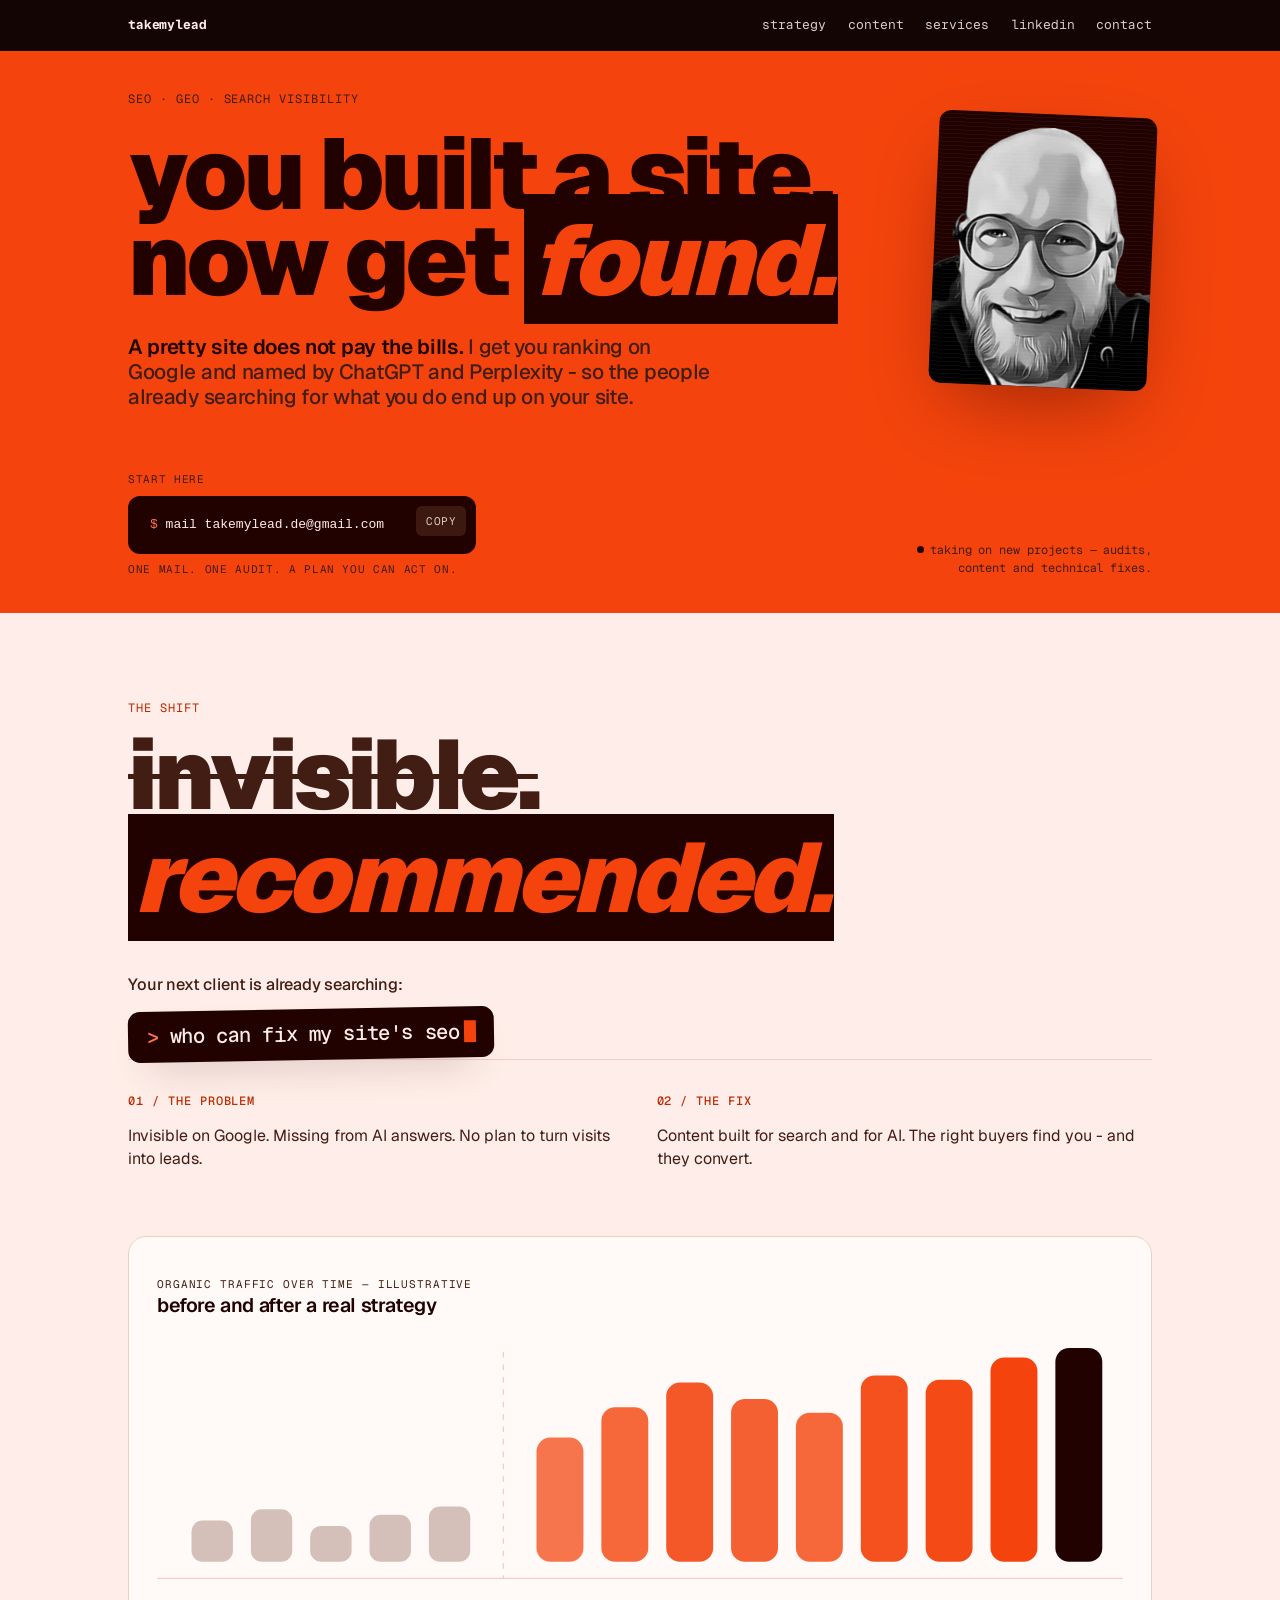
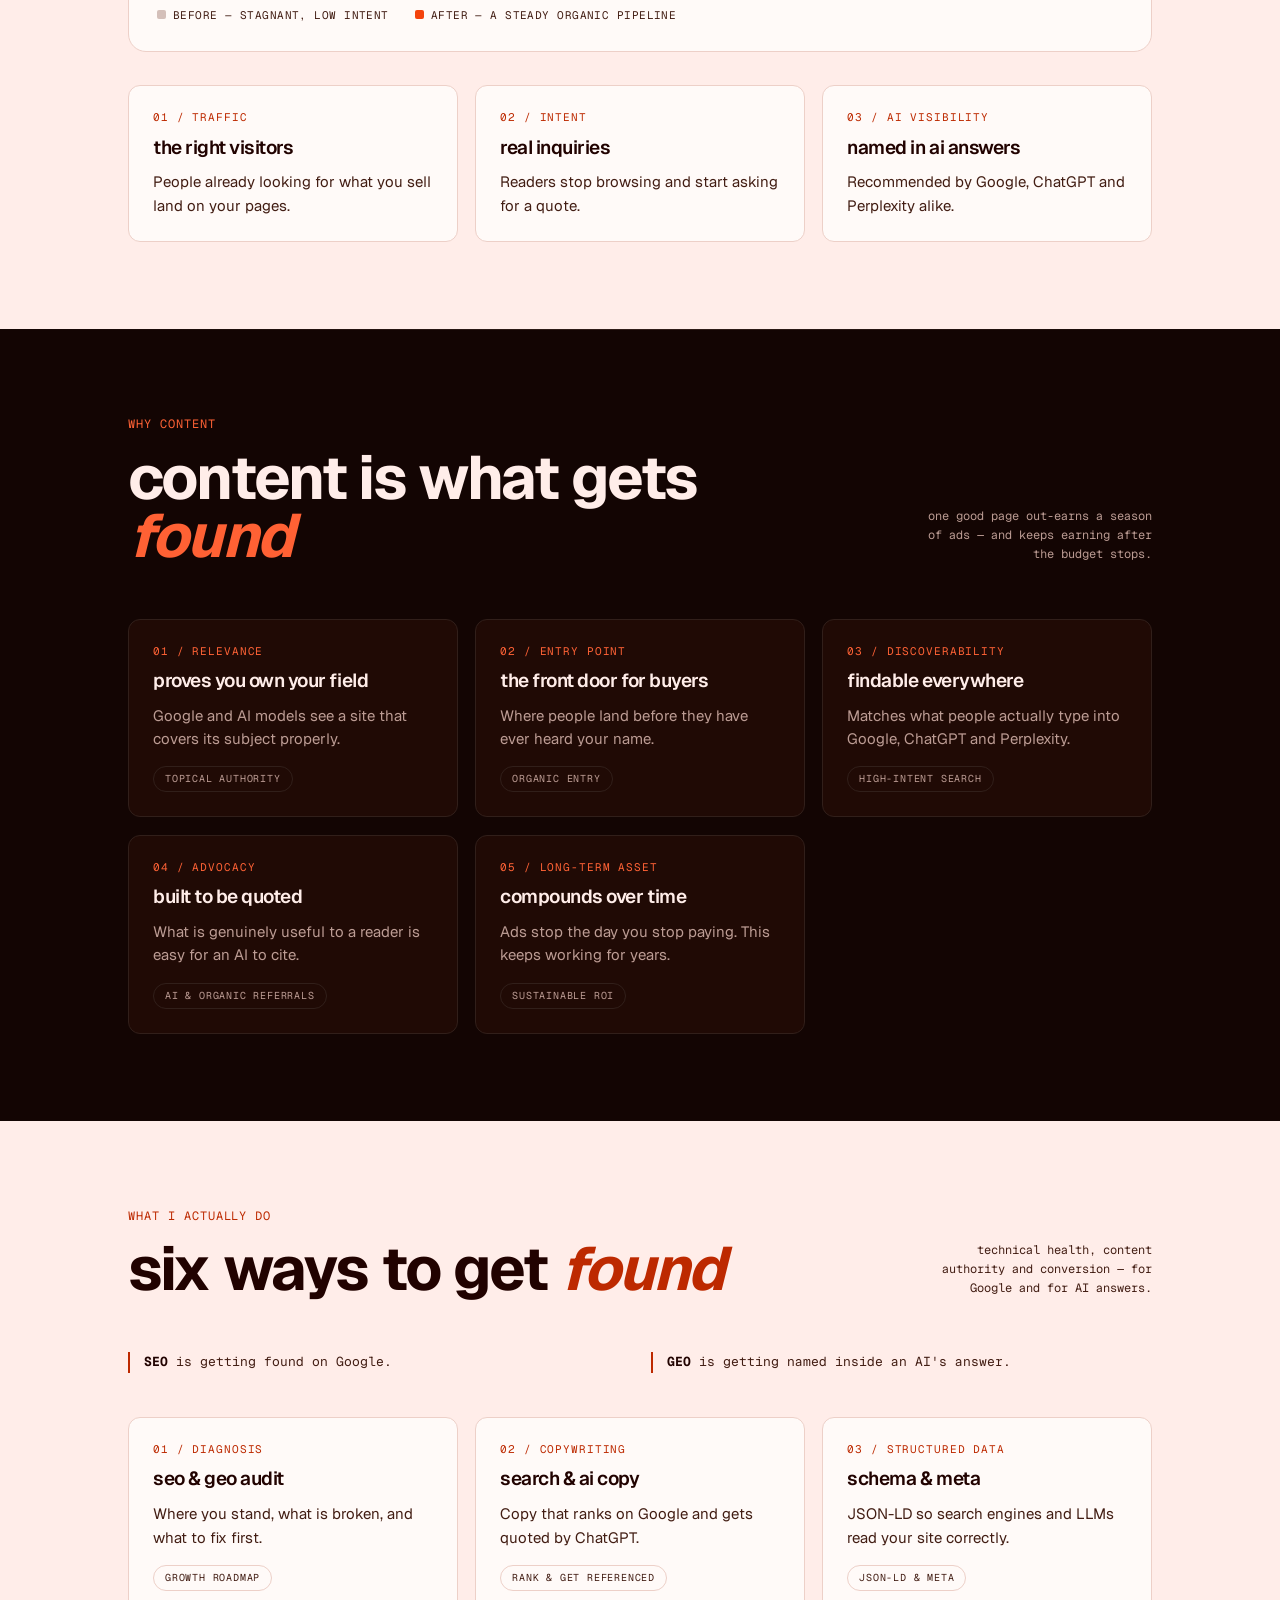
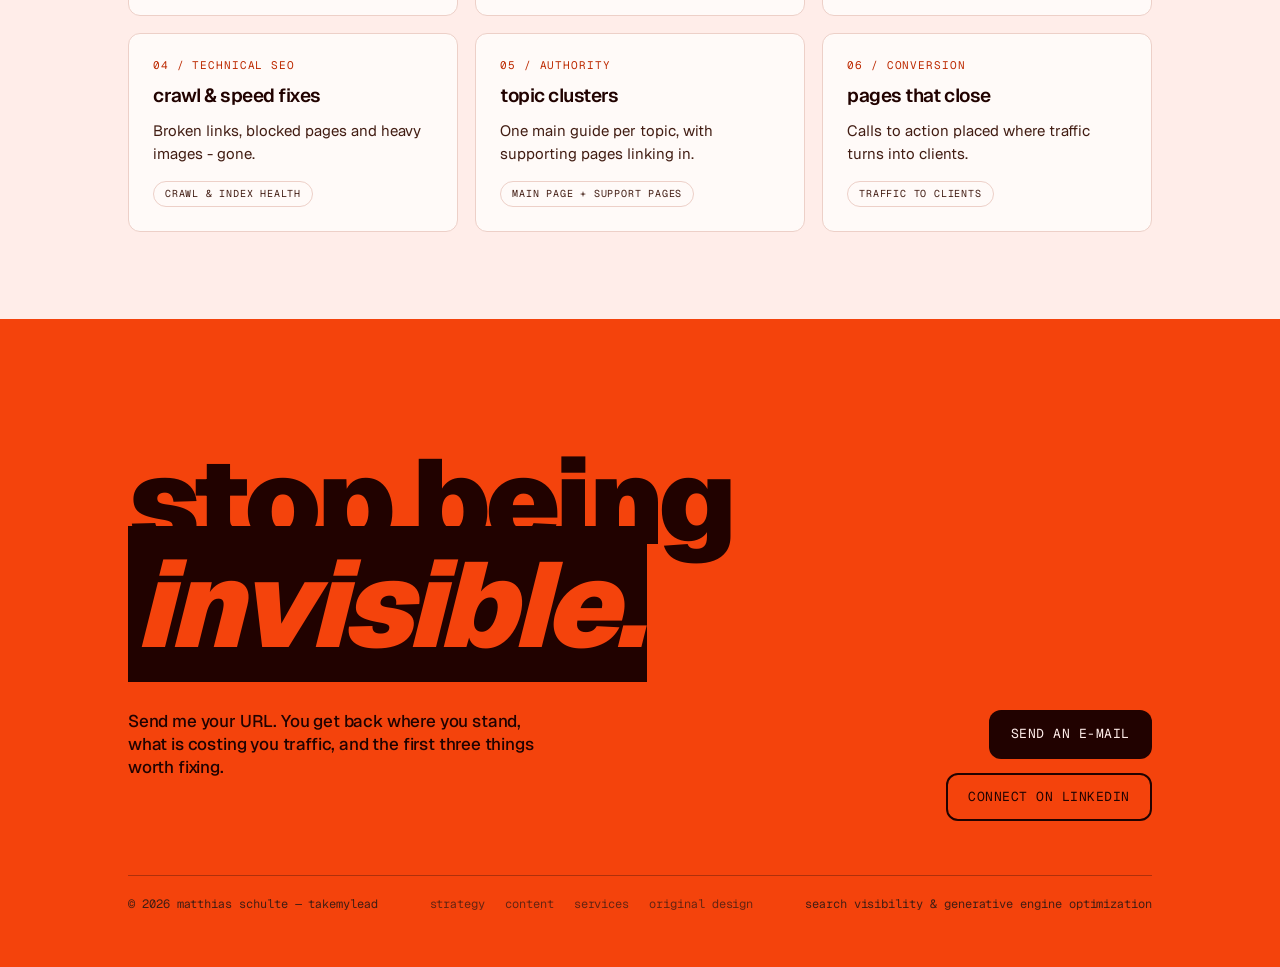
==== index.html @ ca2c611d "Let the hero end where its content ends The hero was min-height: calc(100svh - 56px) with .hero-main" ====
<!DOCTYPE html>
<html lang="en">
<head>
<meta charset="UTF-8">
<meta name="viewport" content="width=device-width, initial-scale=1.0">
<title>Stop Being Invisible Online | TakeMyLead</title>

<!-- Primary SEO Meta Tags -->
<meta name="description" content="Pretty websites don't pay the bills - traffic that converts does. I optimize your site to answer questions, outrank competitors, and turn clicks into sales.">
<meta name="keywords" content="SEO consultant, GEO, generative engine optimization, AI search optimization, on-page SEO, off-page SEO, backlink strategy, search visibility, content strategy">
<meta name="robots" content="index, follow">
<meta name="theme-color" content="#f0601f">

<!-- The four tags marked HOST carry the absolute site URL; change all of
     them together if the site ever moves, since crawlers will not resolve
     a relative og:image. -->
<link rel="canonical" href="https://www.takemylead.de/">                                  <!-- HOST -->

<!-- Open Graph -->
<meta property="og:type" content="website">
<meta property="og:site_name" content="TakeMyLead">
<meta property="og:locale" content="en_US">
<meta property="og:url" content="https://www.takemylead.de/">                             <!-- HOST -->
<meta property="og:title" content="Stop Being Invisible Online | TakeMyLead">
<meta property="og:description" content="Pretty websites don't pay the bills - traffic that converts does. I optimize your site to answer questions, outrank competitors, and turn clicks into sales.">
<meta property="og:image" content="https://www.takemylead.de/og-image.png">              <!-- HOST -->
<meta property="og:image:type" content="image/png">
<meta property="og:image:width" content="1200">
<meta property="og:image:height" content="630">
<meta property="og:image:alt" content="TakeMyLead - stop being invisible online.">

<!-- Twitter / X -->
<meta name="twitter:card" content="summary_large_image">
<meta name="twitter:title" content="Stop Being Invisible Online | TakeMyLead">
<meta name="twitter:description" content="Pretty websites don't pay the bills - traffic that converts does. I optimize your site to answer questions, outrank competitors, and turn clicks into sales.">
<meta name="twitter:image" content="https://www.takemylead.de/og-image.png">             <!-- HOST -->
<meta name="twitter:image:alt" content="TakeMyLead - stop being invisible online.">

<!-- Structured data -->
<script type="application/ld+json">
{
  "@context": "https://schema.org",
  "@type": "ProfessionalService",
  "@id": "https://www.takemylead.de/#business",
  "name": "TakeMyLead",
  "url": "https://www.takemylead.de/",
  "image": "https://www.takemylead.de/og-image.png",
  "logo": "https://www.takemylead.de/apple-touch-icon.png",
  "email": "takemylead.de@gmail.com",
  "description": "Pretty websites don't pay the bills - traffic that converts does. I optimize your site to answer questions, outrank competitors, and turn clicks into sales.",
  "areaServed": "Worldwide",
  "availableLanguage": ["en", "de"],
  "knowsAbout": [
    "Search engine optimization",
    "Generative engine optimization",
    "Technical SEO",
    "Structured data and schema markup",
    "Content strategy",
    "Digital PR and link building"
  ],
  "hasOfferCatalog": {
    "@type": "OfferCatalog",
    "name": "Core optimization services",
    "itemListElement": [
      { "@type": "Offer", "itemOffered": { "@type": "Service", "name": "SEO and GEO audit", "description": "Analyze technical health, content structure and search visibility to build a prioritized growth roadmap." } },
      { "@type": "Offer", "itemOffered": { "@type": "Service", "name": "Search and AI copywriting", "description": "Write copy designed to perform well in search and increase the chance of being referenced by AI assistants." } },
      { "@type": "Offer", "itemOffered": { "@type": "Service", "name": "Structured data and schema", "description": "Configure meta titles, descriptions and JSON-LD so search engines and AI models can read the site." } },
      { "@type": "Offer", "itemOffered": { "@type": "Service", "name": "Technical SEO and crawl fixes", "description": "Find and resolve broken links, indexation blocks, heavy images and crawl errors." } },
      { "@type": "Offer", "itemOffered": { "@type": "Service", "name": "Topic cluster strategy", "description": "Group pages around one main guide per topic, with smaller pages linking back to it, to show subject expertise." } },
      { "@type": "Offer", "itemOffered": { "@type": "Service", "name": "On-page conversion architecture", "description": "Position calls to action, value propositions and lead capture so organic traffic converts." } }
    ]
  }
}
</script>

<link rel="icon" href="favicon.svg" type="image/svg+xml">
<link rel="icon" href="favicon-32.png" sizes="32x32" type="image/png">
<link rel="apple-touch-icon" href="apple-touch-icon.png">

<link rel="preconnect" href="https://fonts.googleapis.com">
<link rel="preconnect" href="https://fonts.gstatic.com" crossorigin>
<link href="https://fonts.googleapis.com/css2?family=Geist:wght@400;500;600;700;900&family=Geist+Mono:wght@400;500;700&display=swap" rel="stylesheet">

<style>
/* takemylead - alternate treatment.
   Palette and type lifted from latent-spaces.github.io/brag: one warm hue
   drives everything, an orange hero bookends a near-black body, and the only
   two faces are Geist and Geist Mono. */

:root {
  --hue: 35;

  --hero-bg: oklch(64% 0.22 var(--hue));
  --hero-ink: oklch(16% 0.06 var(--hue));
  --hero-ink-soft: oklch(28% 0.06 var(--hue));
  --hero-tint: oklch(96% 0.02 var(--hue));

  --dark-bg: oklch(14% 0.03 var(--hue));
  --dark-bg-elev: oklch(18% 0.04 var(--hue));
  --dark-ink: oklch(96% 0.02 var(--hue));
  --dark-ink-soft: oklch(72% 0.04 var(--hue));
  --dark-rule: oklch(26% 0.03 var(--hue));
  --dark-accent: oklch(72% 0.22 var(--hue));

  --radius-sm: 6px;
  --radius-md: 12px;
  --radius-lg: 18px;

  --ease-out: cubic-bezier(0.16, 1, 0.3, 1);

  --max-page: 1024px;
}

*, *::before, *::after { box-sizing: border-box; }
html, body { margin: 0; padding: 0; }
html { scroll-behavior: smooth; scroll-padding-top: 88px; }
body {
  font-family: "Geist", ui-sans-serif, system-ui, -apple-system, sans-serif;
  font-feature-settings: "ss01", "ss03", "cv11";
  -webkit-font-smoothing: antialiased;
  text-rendering: optimizeLegibility;
  line-height: 1.4;
  background: var(--dark-bg);
  color: var(--dark-ink);
}
img { display: block; max-width: 100%; height: auto; }
a { color: inherit; }
button { font: inherit; cursor: pointer; }

.skip-link {
  position: absolute;
  top: -100px;
  left: 12px;
  background: var(--hero-ink);
  color: var(--hero-tint);
  padding: 10px 14px;
  border-radius: var(--radius-sm);
  text-decoration: none;
  font-family: "Geist Mono", ui-monospace, monospace;
  font-size: 13px;
  z-index: 100;
}
.skip-link:focus { top: 12px; }

/* 1px tall, not 0: a zero-area target is unreliable to observe, and the
   negative margin keeps it out of the layout. */
#scroll-sentinel { height: 1px; margin-bottom: -1px; }

/* === Sticky header ===
   It lives outside .hero - the hero clips its own overflow, and an ancestor
   that clips kills position: sticky. The text stays white throughout; only
   the bar behind it changes, from transparent over the hero to black once
   the page moves. */
.topbar-wrap {
  position: sticky;
  top: 0;
  z-index: 50;
  color: var(--hero-tint);
  padding: clamp(14px, 1.5vw, 16.3px) clamp(20px, 3vw, 40px);
  transition: background-color 320ms var(--ease-out),
              box-shadow 320ms var(--ease-out);
}
.topbar-wrap.is-stuck {
  background: var(--dark-bg);
  box-shadow: 0 10px 30px -22px oklch(0% 0 0 / 0.9);
}

.topbar {
  /* Same column as .hero-main, so the mark and nav line up with the headline
     instead of hugging the viewport edges. */
  max-width: var(--max-page);
  margin: 0 auto;
  display: flex;
  align-items: baseline;
  justify-content: space-between;
  gap: 24px;
  font-family: "Geist Mono", ui-monospace, monospace;
  font-size: 13px;
  letter-spacing: -0.005em;
}
.topbar .mark { font-weight: 700; letter-spacing: -0.01em; text-decoration: none; }
.topbar nav { display: flex; gap: 22px; flex-wrap: wrap; }
.topbar nav a {
  color: inherit;
  text-decoration: none;
  /* White on the orange hero is the weaker of the two states, so the links
     sit closer to full strength than they would on black alone. */
  opacity: 0.86;
  transition: opacity 180ms var(--ease-out);
}
.topbar nav a:hover, .topbar nav a:focus-visible { opacity: 1; }
.topbar nav a:focus-visible { outline: 2px solid currentColor; outline-offset: 4px; border-radius: 3px; }

/* === Hero === */
.hero {
  /* Sized by its content, not by the window. This used to be
     min-height: calc(100svh - 56px) with .hero-main centred inside a 1fr row,
     and the content only comes to about 570px: on a 980px-tall window that
     left roughly 180px of empty orange above the headline and 230px below it.
     Ending the hero where its content ends closes both gaps, and letting the
     next band show at the bottom of the window is what tells the reader there
     is more to scroll - which a hero padded out with dead space does not.

     Spacing is in svh so it breathes on a tall window and tightens on a short
     one, and svh rather than vh so a mobile toolbar sliding away does not
     resize the hero mid-scroll. */
  background: var(--hero-bg);
  color: var(--hero-ink);
  display: grid;
  padding: clamp(28px, 4.5svh, 56px) clamp(20px, 3vw, 40px) clamp(28px, 4svh, 48px);
  gap: clamp(40px, 7svh, 80px);
  position: relative;
  overflow: hidden;
}

.hero-main {
  max-width: var(--max-page);
  margin: 0 auto;
  width: 100%;
  position: relative;
  z-index: 2;
  display: grid;
  grid-template-columns: minmax(0, 1fr) clamp(200px, 20vw, 218px);
  gap: clamp(24px, 4vw, 44px);
  align-items: center;
}
.hero-body { min-width: 0; }
.hero-eyebrow {
  font-family: "Geist Mono", ui-monospace, monospace;
  font-size: 12px;
  letter-spacing: 0.08em;
  text-transform: uppercase;
  color: var(--hero-ink-soft);
  margin: 0 0 clamp(18px, 2vw, 21.8px);
}
.hero-headline {
  /* Both numbers come from measuring the longest line, "you built a site.",
     against the text cell rather than from the freeze rule. The ceiling: at
     114px that line runs 791px in a heavy system face and the cell is 762px
     once the column is capped, so 100px keeps slack in every fallback. The
     coefficient: 10.5vw overflowed the cell throughout 901-1024px, where the
     hero is still two columns but the portrait has stopped shrinking. */
  font-size: clamp(50px, 9.7vw, 100px);
  line-height: 0.86;
  letter-spacing: -0.04em;
  font-weight: 900;
  margin: 0;
  text-transform: lowercase;
}
.hero-headline .emph {
  font-style: italic;
  background: var(--hero-ink);
  color: var(--hero-bg);
  padding: 0 0.06em;
}
.hero-sub {
  margin: clamp(26px, 3vw, 33px) 0 0;
  max-width: 42ch;
  font-size: clamp(18px, 1.9vw, 20.7px);
  line-height: 1.2;
  letter-spacing: -0.015em;
  font-weight: 500;
  color: var(--hero-ink-soft);
}
.hero-sub strong { color: var(--hero-ink); font-weight: 600; }

/* Portrait tile - the brag hero's video slot, holding a face instead.
   The figure itself is an unclipped positioning box so the keyword pills can
   travel past the tile edge; .portrait-frame carries the look and the clip. */
.hero-portrait {
  position: relative;
  aspect-ratio: 4 / 5;
  width: 100%;
  margin: 0;
  justify-self: end;
  cursor: pointer;
}
.portrait-frame {
  position: absolute;
  inset: 0;
  border-radius: var(--radius-md);
  background: var(--hero-ink);
  color: var(--hero-tint);
  transform: rotate(2.5deg);
  box-shadow: 0 30px 80px -20px oklch(20% 0.08 var(--hue) / 0.45);
  overflow: hidden;
}
.hero-portrait img {
  position: absolute;
  inset: 0;
  width: 100%;
  height: 100%;
  object-fit: cover;
  filter: grayscale(1) contrast(1.05);
  transition: filter 420ms var(--ease-out);
}
.hero-portrait:hover img { filter: grayscale(0); }
.portrait-frame::after {
  content: "";
  position: absolute;
  inset: 0;
  background: repeating-linear-gradient(
    to bottom,
    transparent 0, transparent 3px,
    oklch(100% 0 0 / 0.04) 3px, oklch(100% 0 0 / 0.04) 4px
  );
  pointer-events: none;
  z-index: 2;
}

/* Keyword pills that rise out of the portrait on hover and on each click.
   Two nested elements split the job: the outer one travels (at a constant
   speed, so distance tracks time exactly) and the inner one handles opacity.
   That split is what lets the fade start at the moment the pill clears the
   tile edge - the fade is just an animation whose delay JS computes from how
   far the pill has to climb before it gets there. */
.float-word {
  position: absolute;
  left: 0;
  top: 0;
  z-index: 3;
  pointer-events: none;
  will-change: transform;
  animation: float-rise var(--dur, 3400ms) linear forwards;
}
.float-word > span {
  display: block;
  padding: 0.34em 0.74em;
  border-radius: 999px;
  background: oklch(14% 0.015 var(--hue) / 0.9);
  color: #fff;
  font-family: "Geist Mono", ui-monospace, monospace;
  /* Set per pill: short words get the big type, long ones shrink to fit. */
  font-size: var(--fs, 14px);
  font-weight: 600;
  letter-spacing: -0.01em;
  line-height: 1.25;
  white-space: nowrap;
  opacity: 0;
  will-change: opacity, transform;
  /* float-out only fills forwards, so during its delay the fade-in's held
     value is what shows - no need to sequence them by hand. */
  animation:
    float-in 380ms var(--ease-out) forwards,
    float-out var(--fade-dur, 900ms) var(--ease-out) var(--fade-delay, 1200ms) forwards;
}
/* While JS measures a pill to find it a free slot, it must sit still and
   invisible - otherwise the first frame of the rise would be on screen. */
.float-word.is-measuring,
.float-word.is-measuring > span { animation: none; visibility: hidden; }
/* The arc: straight up in y, but fanning outward in x at an accelerating
   rate, so pills leave the tile the way sparks leave a vent. y stays strictly
   proportional to time - that linearity is what lets JS time the fade to the
   exact moment a pill clears the tile edge. */
@keyframes float-rise {
  0%   { transform: translate3d(-50%, 0, 0); }
  25%  { transform: translate3d(calc(-50% + var(--spread, 0px) * 0.09), calc(var(--rise, 240px) * -0.25), 0); }
  50%  { transform: translate3d(calc(-50% + var(--spread, 0px) * 0.27), calc(var(--rise, 240px) * -0.5), 0); }
  75%  { transform: translate3d(calc(-50% + var(--spread, 0px) * 0.57), calc(var(--rise, 240px) * -0.75), 0); }
  100% { transform: translate3d(calc(-50% + var(--spread, 0px)), calc(var(--rise, 240px) * -1), 0); }
}
@keyframes float-in {
  from { opacity: 0; transform: scale(0.8) translateY(6px); }
  to   { opacity: 1; transform: scale(1) translateY(0); }
}
/* Exit: the word turns onto its side and keeps sliding the way it was already
   travelling, so the turn reads as tumbling rather than pivoting in place.
   translateX comes before rotate so the slide stays in screen space. */
@keyframes float-out {
  from { opacity: 1; transform: translateX(0) rotate(0deg); }
  to   {
    opacity: 0;
    transform: translateX(var(--slide, 30px)) rotate(var(--spin, 90deg));
  }
}

.hero-foot {
  /* Shares the column with .hero-main and the topbar, so "start here" lines
     up under the headline rather than against the viewport edge. */
  max-width: var(--max-page);
  margin: 0 auto;
  width: 100%;
  display: grid;
  grid-template-columns: minmax(0, 1fr) auto;
  gap: 24px;
  align-items: end;
  z-index: 2;
}
.contact-block {
  font-family: "Geist Mono", ui-monospace, monospace;
  background: var(--hero-ink);
  color: var(--hero-tint);
  padding: 18px 92px 18px 22px;
  border-radius: var(--radius-md);
  font-size: 13px;
  line-height: 1.7;
  display: inline-grid;
  gap: 4px;
  margin: 0;
  position: relative;
  max-width: 100%;
  grid-template-columns: minmax(0, 1fr);
}
/* The <code> scrolls, not the <pre> - so the copy button stays on the frame. */
.contact-block code { display: block; min-width: 0; overflow-x: auto; }
.contact-block .prompt { color: oklch(72% 0.18 var(--hue)); }
.contact-block .copy {
  position: absolute;
  top: 10px;
  right: 10px;
  background: oklch(28% 0.06 var(--hue));
  color: var(--hero-tint);
  border: none;
  border-radius: var(--radius-sm);
  padding: 6px 10px;
  font-family: inherit;
  font-size: 11px;
  letter-spacing: 0.04em;
  text-transform: uppercase;
  opacity: 0.85;
  transition: opacity 180ms var(--ease-out), background 180ms var(--ease-out);
}
.contact-block .copy:hover, .contact-block .copy:focus-visible {
  opacity: 1; background: oklch(38% 0.08 var(--hue)); outline: none;
}
.contact-block .copy[data-state="copied"] { background: oklch(58% 0.18 145); color: oklch(15% 0.05 145); }

.contact-stack { display: grid; gap: 8px; justify-items: start; min-width: 0; max-width: 100%; }
.contact-label {
  font-family: "Geist Mono", ui-monospace, monospace;
  font-size: 11px;
  letter-spacing: 0.06em;
  text-transform: uppercase;
  color: var(--hero-ink-soft);
}

.hero-meta {
  font-family: "Geist Mono", ui-monospace, monospace;
  font-size: 12px;
  text-align: right;
  letter-spacing: -0.005em;
  color: var(--hero-ink-soft);
  max-width: 34ch;
  justify-self: end;
  line-height: 1.5;
  margin: 0;
}
.hero-meta .dot {
  display: inline-block;
  width: 7px; height: 7px;
  background: var(--hero-ink);
  border-radius: 50%;
  margin-right: 6px;
  vertical-align: 1px;
  animation: pulse 2.4s infinite ease-in-out;
}
@keyframes pulse {
  0%, 100% { opacity: 0.35; transform: scale(1); }
  50% { opacity: 1; transform: scale(1.15); }
}

/* === Bands ===
   Every band reads its colours from the same five locals, so a band flips
   between the dark canvas and the paper canvas by re-pointing them - nothing
   downstream needs to know which one it is sitting on. */
.band {
  --bg: var(--dark-bg);
  --elev: var(--dark-bg-elev);
  --ink: var(--dark-ink);
  --ink-soft: var(--dark-ink-soft);
  --rule: var(--dark-rule);
  --accent: var(--dark-accent);        /* safe for small text on this canvas */
  --accent-loud: var(--dark-accent);   /* fills and display type */
  --knock-bg: var(--dark-accent);      /* highlight box */
  --knock-ink: var(--dark-bg);
  --bar-base: oklch(48% 0.02 var(--hue));

  background: var(--bg);
  color: var(--ink);
  padding: clamp(60px, 8vw, 87px) clamp(20px, 3vw, 40px);
  position: relative;
}
/* Paper: the bright band that breaks up the dark run. The accent darkens
   here - the hero orange on cream is far too pale to read at 12px. */
.band.is-paper {
  --bg: var(--hero-tint);
  --elev: oklch(99% 0.008 var(--hue));
  --ink: var(--hero-ink);
  --ink-soft: var(--hero-ink-soft);
  --rule: oklch(88% 0.035 var(--hue));
  --accent: oklch(52% 0.19 var(--hue));
  --accent-loud: var(--hero-bg);
  --knock-bg: var(--hero-ink);
  --knock-ink: var(--hero-bg);
  --bar-base: oklch(82% 0.025 var(--hue));
}
.band.is-paper ::selection { background: var(--hero-bg); color: var(--hero-ink); }
/* The dark canvas can carry a near-black shadow; paper cannot. */
.band.is-paper .item:hover,
.band.is-paper .item:focus-within { box-shadow: 0 22px 50px -32px oklch(40% 0.1 var(--hue) / 0.5); }
.band::before {
  content: "";
  position: absolute;
  top: 0; left: 0; right: 0;
  height: 1px;
  background: linear-gradient(to right, transparent, var(--rule), transparent);
}
.band.is-paper::before { display: none; }
.band-inner { max-width: var(--max-page); margin: 0 auto; }

.band-head {
  max-width: var(--max-page);
  margin: 0 auto clamp(40px, 5vw, 54px);
  display: grid;
  grid-template-columns: 1fr auto;
  gap: 32px;
  align-items: end;
}
.eyebrow {
  font-family: "Geist Mono", ui-monospace, monospace;
  font-size: 12px;
  letter-spacing: 0.08em;
  text-transform: uppercase;
  color: var(--accent);
  margin: 0 0 16px;
}
.band-title {
  font-size: clamp(38px, 5.6vw, 61px);
  line-height: 0.95;
  letter-spacing: -0.03em;
  font-weight: 700;
  margin: 0;
  max-width: 16ch;
  text-transform: lowercase;
}
.band-title em { font-style: italic; color: var(--accent); }
.band-note {
  font-family: "Geist Mono", ui-monospace, monospace;
  font-size: 12px;
  line-height: 1.6;
  color: var(--ink-soft);
  max-width: 34ch;
  text-align: right;
  margin: 0;
}

/* The oversized invisible -> recommended statement */
.shift-statement {
  font-size: clamp(44px, 9vw, 98px);
  line-height: 0.86;
  letter-spacing: -0.04em;
  font-weight: 900;
  text-transform: lowercase;
  margin: 0 0 clamp(40px, 5vw, 54px);
}
.shift-statement .strike {
  color: var(--ink-soft);
  text-decoration: line-through;
  text-decoration-thickness: 0.055em;
}
.shift-statement .becomes {
  display: block;
  font-family: "Geist Mono", ui-monospace, monospace;
  font-size: 12px;
  font-weight: 400;
  letter-spacing: 0.14em;
  text-transform: uppercase;
  color: var(--ink-soft);
  margin: 0.34em 0;
}
.shift-statement .won {
  font-style: italic;
  background: var(--knock-bg);
  color: var(--knock-ink);
  padding: 0 0.06em;
}

/* Two-column prose pair */
.pair {
  display: grid;
  grid-template-columns: repeat(2, minmax(0, 1fr));
  gap: clamp(24px, 3vw, 33px);
  border-top: 1px solid var(--rule);
  padding-top: clamp(24px, 3vw, 33px);
}
.pair h3 {
  font-family: "Geist Mono", ui-monospace, monospace;
  font-size: 12px;
  letter-spacing: 0.08em;
  text-transform: uppercase;
  color: var(--accent);
  margin: 0 0 14px;
  font-weight: 500;
}
.pair p {
  margin: 0;
  font-size: 16px;
  line-height: 1.45;
  color: var(--ink-soft);
  max-width: 48ch;
}

/* The query a buyer actually types - brag's tilted prompt, repurposed */
.query {
  margin: clamp(32px, 4vw, 44px) 0 0;
  display: grid;
  justify-items: start;
  gap: 12px;
}
.query-lead {
  font-size: clamp(16px, 1.5vw, 16.3px);
  font-weight: 500;
  letter-spacing: -0.01em;
  color: var(--ink-soft);
  margin: 0;
}
.query-line {
  display: inline-flex;
  align-items: center;
  gap: 0.55em;
  max-width: 100%;
  font-family: "Geist Mono", ui-monospace, monospace;
  font-size: clamp(16px, 1.9vw, 20.7px);
  font-weight: 500;
  letter-spacing: -0.02em;
  line-height: 1.2;
  background: var(--hero-ink);
  color: var(--hero-tint);
  padding: 0.62em 0.9em;
  border-radius: var(--radius-md);
  transform: rotate(-1deg);
  box-shadow: 0 18px 40px -22px oklch(20% 0.08 var(--hue) / 0.7);
  margin: 0;
}
.query-line .prompt { color: oklch(72% 0.18 var(--hue)); }
.query-caret {
  display: inline-block;
  width: 0.55em;
  height: 1.05em;
  margin-left: -0.3em;
  background: var(--hero-bg);
  animation: blink 1.1s steps(1, end) infinite;
}
@keyframes blink { 50% { opacity: 0; } }

/* Chart */
.chart-wrap {
  margin-top: clamp(48px, 6vw, 65px);
  background: var(--elev);
  border: 1px solid var(--rule);
  border-radius: var(--radius-lg);
  padding: clamp(20px, 2.6vw, 28px);
}
.chart-head {
  display: flex;
  justify-content: space-between;
  align-items: baseline;
  gap: 20px;
  flex-wrap: wrap;
  margin-bottom: 22px;
}
.chart-head p { margin: 0; }
.chart-kicker {
  font-family: "Geist Mono", ui-monospace, monospace;
  font-size: 11px;
  letter-spacing: 0.08em;
  text-transform: uppercase;
  color: var(--ink-soft);
}
.chart-title {
  font-size: clamp(18px, 1.8vw, 19.6px);
  font-weight: 600;
  letter-spacing: -0.02em;
  text-transform: lowercase;
  margin-top: 6px;
}
.chart-readout {
  font-family: "Geist Mono", ui-monospace, monospace;
  font-size: 11px;
  letter-spacing: 0.06em;
  text-transform: uppercase;
  color: var(--knock-ink);
  background: var(--knock-bg);
  border-radius: 999px;
  padding: 5px 12px;
  opacity: 0;
  transition: opacity 200ms var(--ease-out);
  min-height: 23px;
}
.chart-readout.is-on { opacity: 1; }
.chart-svg { width: 100%; height: auto; display: block; }
.chart-svg .svg-bar {
  transform: scaleY(0);
  transform-box: fill-box;
  transform-origin: bottom;
}
.chart-svg.animate-bars .svg-bar {
  transform: scaleY(1);
  transition: transform 900ms var(--ease-out), opacity 180ms var(--ease-out), filter 180ms var(--ease-out);
}
.chart-svg.animate-bars .svg-bar:hover { opacity: 1; filter: brightness(1.22); }
/* Bar fills come from the band, so the chart re-colours itself on paper. */
.bar-base { fill: var(--bar-base); }
.bar-opt { fill: var(--accent-loud); }
.bar-top { fill: var(--ink); }
.chart-rule { stroke: var(--rule); }
.chart-legend {
  display: flex;
  gap: 26px;
  flex-wrap: wrap;
  margin-top: 18px;
  font-family: "Geist Mono", ui-monospace, monospace;
  font-size: 11px;
  letter-spacing: 0.04em;
  text-transform: uppercase;
  color: var(--ink-soft);
}
.chart-legend span::before {
  content: "";
  display: inline-block;
  width: 9px; height: 9px;
  border-radius: 2px;
  margin-right: 7px;
}
.chart-legend .is-base::before { background: var(--bar-base); }
.chart-legend .is-opt::before { background: var(--accent-loud); }

/* Card grid */
.grid {
  display: grid;
  grid-template-columns: repeat(3, minmax(0, 1fr));
  gap: clamp(16px, 1.6vw, 17.4px);
}
.item {
  background: var(--elev);
  border: 1px solid var(--rule);
  border-radius: var(--radius-md);
  padding: clamp(20px, 2.2vw, 24px);
  display: grid;
  gap: 12px;
  align-content: start;
  transition: transform 320ms var(--ease-out), border-color 320ms var(--ease-out), box-shadow 320ms var(--ease-out);
}
.item:hover, .item:focus-within {
  border-color: var(--accent);
  transform: translateY(-3px);
  box-shadow: 0 24px 60px -24px oklch(15% 0.04 var(--hue) / 0.8);
}
.item-no {
  font-family: "Geist Mono", ui-monospace, monospace;
  font-size: 11px;
  letter-spacing: 0.08em;
  text-transform: uppercase;
  color: var(--accent);
}
.item h3 {
  margin: 0;
  font-size: 19px;
  line-height: 1.1;
  letter-spacing: -0.025em;
  font-weight: 600;
  text-transform: lowercase;
}
.item p {
  margin: 0;
  font-size: 15px;
  line-height: 1.55;
  color: var(--ink-soft);
}
.item .tag {
  justify-self: start;
  margin-top: 4px;
  font-family: "Geist Mono", ui-monospace, monospace;
  font-size: 10px;
  letter-spacing: 0.08em;
  text-transform: uppercase;
  color: var(--ink-soft);
  border: 1px solid var(--rule);
  border-radius: 999px;
  padding: 5px 11px;
}

/* Definition strip - SEO against GEO */
.defs {
  display: grid;
  grid-template-columns: repeat(2, minmax(0, 1fr));
  gap: clamp(16px, 2vw, 21.8px);
  margin-bottom: clamp(32px, 4vw, 44px);
  font-family: "Geist Mono", ui-monospace, monospace;
  font-size: 13px;
  line-height: 1.6;
  color: var(--ink-soft);
}
.defs p { margin: 0; border-left: 2px solid var(--accent); padding-left: 14px; }
.defs b { color: var(--ink); font-weight: 700; }

/* === Outro === */
.outro {
  background: var(--hero-bg);
  color: var(--hero-ink);
  padding: clamp(80px, 12vw, 131px) clamp(20px, 3vw, 40px) clamp(40px, 5vw, 54px);
  display: grid;
  gap: clamp(40px, 5vw, 54px);
}
.outro-inner {
  max-width: var(--max-page);
  margin: 0 auto;
  width: 100%;
  display: grid;
  gap: clamp(40px, 5vw, 54px);
}
.outro-headline {
  font-size: clamp(48px, 11vw, 120px);
  line-height: 0.86;
  letter-spacing: -0.04em;
  font-weight: 900;
  margin: 0;
  text-transform: lowercase;
  max-width: 13ch;
}
.outro-headline em {
  font-style: italic;
  background: var(--hero-ink);
  color: var(--hero-bg);
  padding: 0 0.06em;
}
.outro-grid {
  display: grid;
  grid-template-columns: minmax(0, 1fr) minmax(0, auto);
  gap: clamp(24px, 4vw, 44px);
  align-items: start;
}
.outro-meta {
  font-size: 17px;
  line-height: 1.35;
  font-weight: 500;
  letter-spacing: -0.01em;
  max-width: 38ch;
  margin: 0;
}
.outro-actions { display: grid; gap: 14px; justify-items: end; }
.btn {
  display: inline-flex;
  align-items: center;
  gap: 10px;
  font-family: "Geist Mono", ui-monospace, monospace;
  font-size: 13px;
  letter-spacing: 0.04em;
  text-transform: uppercase;
  text-decoration: none;
  background: var(--hero-ink);
  color: var(--hero-tint);
  padding: 15px 22px;
  border-radius: var(--radius-md);
  transition: transform 220ms var(--ease-out), background 220ms var(--ease-out);
  white-space: nowrap;
}
.btn:hover, .btn:focus-visible { background: oklch(24% 0.07 var(--hue)); transform: translateY(-2px); outline: none; }
.btn:focus-visible { box-shadow: 0 0 0 3px var(--hero-ink); }
.btn.is-ghost {
  background: transparent;
  color: var(--hero-ink);
  border: 2px solid var(--hero-ink);
  padding: 13px 20px;
}
.btn.is-ghost:hover, .btn.is-ghost:focus-visible { background: oklch(16% 0.06 var(--hue) / 0.12); }

.colophon {
  max-width: var(--max-page);
  margin: 0 auto;
  width: 100%;
  font-family: "Geist Mono", ui-monospace, monospace;
  font-size: 12px;
  letter-spacing: -0.005em;
  color: var(--hero-ink-soft);
  display: flex;
  justify-content: space-between;
  gap: 24px;
  flex-wrap: wrap;
  border-top: 1px solid oklch(28% 0.08 var(--hue) / 0.4);
  padding-top: 20px;
}
.colophon nav { display: flex; gap: 20px; flex-wrap: wrap; }
.colophon a { text-decoration: none; opacity: 0.8; }
.colophon a:hover { opacity: 1; }

/* Reveal */
.reveal { opacity: 0; transform: translateY(14px); transition: opacity 600ms var(--ease-out), transform 600ms var(--ease-out); }
.reveal.is-visible { opacity: 1; transform: none; }

/* === Responsive === */
@media (max-width: 1024px) {
  .grid { grid-template-columns: repeat(2, minmax(0, 1fr)); }
}
@media (max-width: 900px) {
  .hero-main { grid-template-columns: 1fr; gap: clamp(28px, 6vw, 48px); }
  .hero-portrait { width: clamp(170px, 46vw, 230px); justify-self: start; }
  .portrait-frame { transform: none; }
  .band-head { grid-template-columns: 1fr; gap: 18px; }
  .band-note { text-align: left; max-width: 52ch; }
}
@media (max-width: 720px) {
  .topbar { gap: 14px; font-size: 12px; }
  .topbar nav { gap: 14px; justify-content: flex-end; }
  .hero-foot { grid-template-columns: 1fr; }
  .hero-meta { text-align: left; justify-self: start; }
  .outro-grid { grid-template-columns: 1fr; }
  .outro-actions { justify-items: start; }
  .pair, .defs { grid-template-columns: 1fr; }
}
@media (max-width: 560px) {
  .grid { grid-template-columns: minmax(0, 1fr); }
  /* The copy button would sit on top of the address on a narrow block, so it
     moves above the line instead. */
  .contact-block { padding: 44px 22px 18px; }
  .contact-block .copy { left: 10px; right: auto; }
}
@media (prefers-reduced-motion: reduce) {
  *, *::before, *::after {
    animation-duration: 0.01ms !important;
    animation-iteration-count: 1 !important;
    transition-duration: 0.01ms !important;
  }
  html { scroll-behavior: auto; }
  .reveal { opacity: 1; transform: none; }
  .chart-svg .svg-bar { transform: scaleY(1); }
}
</style>
</head>
<body>

<a class="skip-link" href="#main">skip to content</a>

<!-- Watched by the header: once this scrolls out of view, the bar goes black. -->
<div id="scroll-sentinel" aria-hidden="true"></div>

<!-- ============ HEADER ============ -->
<div class="topbar-wrap" id="site-header">
  <div class="topbar">
    <a class="mark" href="#top">takemylead</a>
    <nav>
      <a href="#shift">strategy</a>
      <a href="#content">content</a>
      <a href="#services">services</a>
      <a href="https://www.linkedin.com/in/matthias-s-29075920a/" target="_blank" rel="noopener">linkedin</a>
      <a href="#contact">contact</a>
    </nav>
  </div>
</div>

<header class="hero" id="top">
  <div class="hero-main">
    <div class="hero-body">
      <p class="hero-eyebrow">seo &middot; geo &middot; search visibility</p>
      <h1 class="hero-headline">
        you built a site.<br>
        now get <span class="emph">found.</span>
      </h1>
      <p class="hero-sub">
        <strong>A pretty site does not pay the bills.</strong>
        I get you ranking on Google and named by ChatGPT and Perplexity - so the
        people already searching for what you do end up on your site.
      </p>
    </div>

    <figure class="hero-portrait">
      <div class="portrait-frame">
        <img src="portrait-320.webp" width="320" height="400" alt="Matthias Schulte"
             onerror="this.onerror=null; this.src='portrait-160.png';">
      </div>
    </figure>
  </div>

  <div class="hero-foot">
    <div class="contact-stack">
      <span class="contact-label">start here</span>
      <pre class="contact-block"><code><span class="prompt">$</span> mail takemylead.de@gmail.com</code><button class="copy" type="button" data-copy="takemylead.de@gmail.com">copy</button></pre>
      <span class="contact-label">one mail. one audit. a plan you can act on.</span>
    </div>
    <p class="hero-meta">
      <span class="dot"></span>taking on new projects &mdash; audits, content
      and technical fixes.
    </p>
  </div>
</header>

<main id="main">

  <!-- ============ THE SHIFT (paper) ============ -->
  <section class="band is-paper" id="shift">
    <div class="band-inner">
      <p class="eyebrow reveal">the shift</p>
      <h2 class="shift-statement reveal">
        <span class="strike">invisible.</span>
        <span class="becomes">becomes</span>
        <span class="won">recommended.</span>
      </h2>

      <div class="query reveal">
        <p class="query-lead">Your next client is already searching:</p>
        <p class="query-line"><span class="prompt">&gt;</span> who can fix my site's seo<span class="query-caret"></span></p>
      </div>

      <div class="pair reveal">
        <div>
          <h3>01 / the problem</h3>
          <p>Invisible on Google. Missing from AI answers. No plan to turn visits into leads.</p>
        </div>
        <div>
          <h3>02 / the fix</h3>
          <p>Content built for search and for AI. The right buyers find you - and they convert.</p>
        </div>
      </div>

      <!-- Illustrative, not measured: the shape a tailored search strategy
           gives organic traffic over time. -->
      <div class="chart-wrap reveal">
        <div class="chart-head">
          <div>
            <p class="chart-kicker">organic traffic over time &mdash; illustrative</p>
            <p class="chart-title">before and after a real strategy</p>
          </div>
          <p class="chart-readout" id="chart-readout" aria-live="polite"></p>
        </div>

        <svg class="chart-svg" viewBox="0 0 700 180" role="img"
             aria-label="Bar chart: a flat baseline of stagnant traffic, then a rising curve once a tailored SEO and GEO strategy is applied.">
          <rect data-val="Baseline: unoptimized search"  x="25"  y="130" width="30" height="30"  rx="8"  class="svg-bar bar-base" />
          <rect data-val="Baseline: low intent traffic"  x="68"  y="122" width="30" height="38"  rx="8"  class="svg-bar bar-base" />
          <rect data-val="Baseline: stagnant visibility" x="111" y="134" width="30" height="26"  rx="8"  class="svg-bar bar-base" />
          <rect data-val="Baseline: unindexed content"   x="154" y="126" width="30" height="34"  rx="8"  class="svg-bar bar-base" />
          <rect data-val="Baseline: pre-strategy level"  x="197" y="120" width="30" height="40"  rx="8"  class="svg-bar bar-base" />

          <line x1="251" y1="8" x2="251" y2="172" class="chart-rule" stroke-width="1" stroke-dasharray="4 5" />

          <rect data-val="Phase 1: technical audit"             x="275" y="70" width="34" height="90"  rx="10" opacity="0.72" class="svg-bar bar-opt" />
          <rect data-val="Phase 2: keyword clustering"          x="322" y="48" width="34" height="112" rx="10" opacity="0.8"  class="svg-bar bar-opt" />
          <rect data-val="Phase 3: topical authority"           x="369" y="30" width="34" height="130" rx="10" opacity="0.88" class="svg-bar bar-opt" />
          <rect data-val="Phase 4: geo &amp; ai search citation"    x="416" y="42" width="34" height="118" rx="10" opacity="0.84" class="svg-bar bar-opt" />
          <rect data-val="Phase 5: high-intent inflow"          x="463" y="52" width="34" height="108" rx="10" opacity="0.8"  class="svg-bar bar-opt" />
          <rect data-val="Phase 6: search engine dominance"     x="510" y="25" width="34" height="135" rx="10" opacity="0.92" class="svg-bar bar-opt" />
          <rect data-val="Phase 7: sustained growth"            x="557" y="28" width="34" height="132" rx="10" opacity="0.96" class="svg-bar bar-opt" />
          <rect data-val="Phase 8: compounding authority"       x="604" y="12" width="34" height="148" rx="10" class="svg-bar bar-opt" />
          <rect data-val="Target: inbound pipeline"             x="651" y="5"  width="34" height="155" rx="10" class="svg-bar bar-top" />

          <line x1="0" y1="172" x2="700" y2="172" class="chart-rule" stroke-width="1" />
        </svg>

        <div class="chart-legend">
          <span class="is-base">before &mdash; stagnant, low intent</span>
          <span class="is-opt">after &mdash; a steady organic pipeline</span>
        </div>
      </div>

      <div class="grid reveal" style="margin-top: clamp(28px, 3vw, 33px);">
        <article class="item">
          <span class="item-no">01 / traffic</span>
          <h3>the right visitors</h3>
          <p>People already looking for what you sell land on your pages.</p>
        </article>
        <article class="item">
          <span class="item-no">02 / intent</span>
          <h3>real inquiries</h3>
          <p>Readers stop browsing and start asking for a quote.</p>
        </article>
        <article class="item">
          <span class="item-no">03 / ai visibility</span>
          <h3>named in ai answers</h3>
          <p>Recommended by Google, ChatGPT and Perplexity alike.</p>
        </article>
      </div>
    </div>
  </section>

  <!-- ============ WHY CONTENT ============ -->
  <section class="band" id="content">
    <div class="band-head">
      <div>
        <p class="eyebrow">why content</p>
        <h2 class="band-title">content is what gets <em>found</em></h2>
      </div>
      <p class="band-note">
        one good page out-earns a season of ads &mdash; and keeps earning after
        the budget stops.
      </p>
    </div>

    <div class="band-inner">
      <div class="grid reveal">
        <article class="item">
          <span class="item-no">01 / relevance</span>
          <h3>proves you own your field</h3>
          <p>Google and AI models see a site that covers its subject properly.</p>
          <span class="tag">topical authority</span>
        </article>
        <article class="item">
          <span class="item-no">02 / entry point</span>
          <h3>the front door for buyers</h3>
          <p>Where people land before they have ever heard your name.</p>
          <span class="tag">organic entry</span>
        </article>
        <article class="item">
          <span class="item-no">03 / discoverability</span>
          <h3>findable everywhere</h3>
          <p>Matches what people actually type into Google, ChatGPT and Perplexity.</p>
          <span class="tag">high-intent search</span>
        </article>
        <article class="item">
          <span class="item-no">04 / advocacy</span>
          <h3>built to be quoted</h3>
          <p>What is genuinely useful to a reader is easy for an AI to cite.</p>
          <span class="tag">ai &amp; organic referrals</span>
        </article>
        <article class="item">
          <span class="item-no">05 / long-term asset</span>
          <h3>compounds over time</h3>
          <p>Ads stop the day you stop paying. This keeps working for years.</p>
          <span class="tag">sustainable roi</span>
        </article>
      </div>
    </div>
  </section>

  <!-- ============ SERVICES (paper) ============ -->
  <section class="band is-paper" id="services">
    <div class="band-head">
      <div>
        <p class="eyebrow">what i actually do</p>
        <h2 class="band-title">six ways to get <em>found</em></h2>
      </div>
      <p class="band-note">
        technical health, content authority and conversion &mdash; for Google and
        for AI answers.
      </p>
    </div>

    <div class="band-inner">
      <div class="defs reveal">
        <p><b>SEO</b> is getting found on Google.</p>
        <p><b>GEO</b> is getting named inside an AI's answer.</p>
      </div>

      <div class="grid reveal">
        <article class="item">
          <span class="item-no">01 / diagnosis</span>
          <h3>seo &amp; geo audit</h3>
          <p>Where you stand, what is broken, and what to fix first.</p>
          <span class="tag">growth roadmap</span>
        </article>
        <article class="item">
          <span class="item-no">02 / copywriting</span>
          <h3>search &amp; ai copy</h3>
          <p>Copy that ranks on Google and gets quoted by ChatGPT.</p>
          <span class="tag">rank &amp; get referenced</span>
        </article>
        <article class="item">
          <span class="item-no">03 / structured data</span>
          <h3>schema &amp; meta</h3>
          <p>JSON-LD so search engines and LLMs read your site correctly.</p>
          <span class="tag">json-ld &amp; meta</span>
        </article>
        <article class="item">
          <span class="item-no">04 / technical seo</span>
          <h3>crawl &amp; speed fixes</h3>
          <p>Broken links, blocked pages and heavy images - gone.</p>
          <span class="tag">crawl &amp; index health</span>
        </article>
        <article class="item">
          <span class="item-no">05 / authority</span>
          <h3>topic clusters</h3>
          <p>One main guide per topic, with supporting pages linking in.</p>
          <span class="tag">main page + support pages</span>
        </article>
        <article class="item">
          <span class="item-no">06 / conversion</span>
          <h3>pages that close</h3>
          <p>Calls to action placed where traffic turns into clients.</p>
          <span class="tag">traffic to clients</span>
        </article>
      </div>
    </div>
  </section>
</main>

<!-- ============ OUTRO ============ -->
<footer class="outro" id="contact">
  <div class="outro-inner">
    <h2 class="outro-headline">stop being <em>invisible.</em></h2>
    <div class="outro-grid">
      <p class="outro-meta">
        Send me your URL. You get back where you stand, what is costing you
        traffic, and the first three things worth fixing.
      </p>
      <div class="outro-actions">
        <a class="btn" href="mailto:takemylead.de@gmail.com">send an e-mail</a>
        <a class="btn is-ghost" href="https://www.linkedin.com/in/matthias-s-29075920a/" target="_blank" rel="noopener">connect on linkedin</a>
      </div>
    </div>
  </div>

  <div class="colophon">
    <span>&copy; <span id="year">2026</span> matthias schulte &mdash; takemylead</span>
    <nav>
      <a href="#shift">strategy</a>
      <a href="#content">content</a>
      <a href="#services">services</a>
      <a href="index2/">original design</a>
    </nav>
    <span>search visibility &amp; generative engine optimization</span>
  </div>
</footer>

<script>
document.addEventListener('DOMContentLoaded', () => {
  document.getElementById('year').textContent = new Date().getFullYear();

  // Sticky header: transparent over the orange hero, black bar once the page
  // starts moving. A sentinel at the very top beats a scroll listener here -
  // no work on every frame, and it reports its own state on load.
  const header = document.getElementById('site-header');
  const sentinel = document.getElementById('scroll-sentinel');
  if (header && sentinel) {
    new IntersectionObserver(([entry]) => {
      header.classList.toggle('is-stuck', !entry.isIntersecting);
    }).observe(sentinel);
  }

  // Copy the contact address out of the terminal-style block.
  document.querySelectorAll('.copy').forEach(btn => {
    btn.addEventListener('click', async () => {
      try {
        await navigator.clipboard.writeText(btn.dataset.copy);
      } catch {
        // The Clipboard API needs a secure context and permission; where it is
        // unavailable, select the line so the visitor can copy it by hand.
        const range = document.createRange();
        range.selectNodeContents(btn.parentElement.querySelector('code'));
        const sel = getSelection();
        sel.removeAllRanges();
        sel.addRange(range);
        return;
      }
      btn.textContent = 'copied';
      btn.dataset.state = 'copied';
      setTimeout(() => { btn.textContent = 'copy'; delete btn.dataset.state; }, 1800);
    });
  });

  // Reveal on scroll
  const revealObserver = new IntersectionObserver((entries) => {
    entries.forEach(entry => {
      if (!entry.isIntersecting) return;
      entry.target.classList.add('is-visible');
      revealObserver.unobserve(entry.target);
    });
  }, { threshold: 0.08, rootMargin: '0px 0px -40px 0px' });
  document.querySelectorAll('.reveal').forEach(el => revealObserver.observe(el));

  // Chart: grow the bars once they are on screen, read one out on hover.
  const chart = document.querySelector('.chart-svg');
  const readout = document.getElementById('chart-readout');
  if (chart) {
    const bars = chart.querySelectorAll('.svg-bar');
    // Stagger left to right so the curve reads as growth, not as a jump.
    bars.forEach((bar, i) => { bar.style.transitionDelay = (i * 55) + 'ms'; });

    new IntersectionObserver((entries, obs) => {
      entries.forEach(entry => {
        if (!entry.isIntersecting) return;
        entry.target.classList.add('animate-bars');
        obs.unobserve(entry.target);
      });
    }, { threshold: 0.3 }).observe(chart);

    bars.forEach(bar => {
      bar.addEventListener('mouseenter', () => {
        readout.textContent = bar.getAttribute('data-val');
        readout.classList.add('is-on');
      });
      // The text stays put while it fades, so the pill does not collapse.
      bar.addEventListener('mouseleave', () => readout.classList.remove('is-on'));
    });
  }

  // Portrait keyword pills: a steady drip while the pointer is on the tile,
  // plus one launch per click. Each pill climbs at a constant speed while
  // fanning outward from the middle of the tile - sparks off a vent - holds
  // full opacity for as long as it is still over the image, then tumbles onto
  // its side and slides away once it is clear of it.
  const portrait = document.querySelector('.hero-portrait');
  const hero = portrait && portrait.closest('.hero');
  if (portrait && !window.matchMedia('(prefers-reduced-motion: reduce)').matches) {
    const WORDS = [
      'SEO', 'Design', 'AI GEO', 'Ranking', 'Conversion', 'Visibility',
      'MetaData', 'Authority', 'EEAT', 'Leads', 'Content Writing',
      'Sitemap Debugging', 'Domain Authority', 'Core Web Vitals',
      'UI/UX', 'Schema Markup'
    ];
    // Walk the list instead of picking at random, so no word repeats
    // back-to-back and every one of them gets its turn.
    let next = 0;
    const DRIP_MAX = 6;       // the hover drip stops here...
    const CLICK_MAX = 12;     // ...but a click is always owed a launch
    const SPEED = 118;        // px per second - one pace for every pill
    const BEYOND = 0.46;      // how far past the top edge they drift, as a
                              // share of the tile height, before they are gone
    const GAP_X = 26;         // clear space demanded around a pill, in px
    const GAP_Y = 16;
    const TRIES = 24;         // candidate slots to test before giving up

    // Type scale: "SEO" gets the big letters, "Sitemap Debugging" the small
    // ones, sized off the tile so the ratio survives down to mobile.
    function fontSizeFor(word, tileWidth) {
      const t = Math.min(1, Math.max(0, (word.length - 3) / 14));
      return Math.min(34, Math.max(11, (0.098 - t * 0.052) * tileWidth));
    }

    // Overlap is ruled out at birth rather than policed per frame, which the
    // trajectories make possible:
    //   - y is linear and identical for every pill, so a vertical gap that
    //     exists at spawn is a vertical gap that holds for the whole trip;
    //   - pills fan away from the centre line, so a pair on opposite sides
    //     can only ever get further apart.
    // So a candidate clears a same-side neighbour on the vertical only, and an
    // opposite-side one on either axis. Any gap above zero is therefore enough
    // to guarantee they never cover each other - which is what lets a click
    // buy itself room by shrinking the gaps instead of giving up.
    function conflicts(box, side, gx, gy) {
      const base = portrait.getBoundingClientRect();
      return Array.from(portrait.querySelectorAll('.float-word'))
        .filter(el => !el.classList.contains('is-measuring'))
        .some(el => {
          const r = el.getBoundingClientRect();
          const b = {
            x1: r.left - base.left, x2: r.right - base.left,
            y1: r.top - base.top, y2: r.bottom - base.top
          };
          const vClear = box.y1 >= b.y2 + gy || box.y2 <= b.y1 - gy;
          if (Number(el.dataset.side) === side) return !vClear;
          const hClear = box.x1 >= b.x2 + gx || box.x2 <= b.x1 - gx;
          return !(vClear || hClear);
        });
    }

    function spawnWord(clickX, clickY) {
      const fromClick = clickX != null;
      const live = portrait.querySelectorAll('.float-word').length;
      if (live >= (fromClick ? CLICK_MAX : DRIP_MAX)) {
        if (!fromClick) return;
        // A click outranks the drip: retire the oldest to make room.
        portrait.querySelector('.float-word').remove();
      }

      const rect = portrait.getBoundingClientRect();
      if (!rect.height) return;

      const word = WORDS[next % WORDS.length];
      const el = document.createElement('span');
      el.className = 'float-word is-measuring';
      const inner = document.createElement('span');
      inner.textContent = word;
      el.appendChild(inner);
      el.style.setProperty('--fs', fontSizeFor(word, rect.width).toFixed(1) + 'px');
      portrait.appendChild(el);

      // Measure before placing: the big short words and the small long ones
      // end up nearer in width than their letter counts suggest, and the gap
      // test needs each real footprint either way.
      const w = el.offsetWidth;
      const h = el.offsetHeight;
      const halfW = w / 2;
      // Keep the whole pill on the tile at birth, whatever its width.
      const minLeft = Math.min(50, (halfW + 6) / rect.width * 100);
      const maxLeft = Math.max(50, 100 - minLeft);
      const maxTop = Math.max(40, (1 - (h + 6) / rect.height) * 100);

      function trySlot(attempt, gx, gy) {
        let leftPct, topPct;
        if (fromClick) {
          // Aim at where the click landed, then widen the search around it.
          const jitter = attempt === 0 ? 0 : Math.min(24, 4 + attempt * 2.2);
          leftPct = (clickX / rect.width) * 100 + (Math.random() * 2 - 1) * jitter;
          topPct = (clickY / rect.height) * 100 + (Math.random() * 2 - 1) * jitter;
        } else {
          leftPct = minLeft + Math.random() * (maxLeft - minLeft);
          topPct = 46 + Math.random() * 48;
        }
        leftPct = Math.min(maxLeft, Math.max(minLeft, leftPct));
        topPct = Math.min(maxTop, Math.max(34, topPct));

        const cx = (leftPct / 100) * rect.width;
        const cy = (topPct / 100) * rect.height;
        const box = { x1: cx - halfW, x2: cx + halfW, y1: cy, y2: cy + h };
        const side = leftPct < 50 ? -1 : 1;
        return conflicts(box, side, gx, gy) ? null : { leftPct, topPct, side };
      }

      // The drip only ever asks for comfortable spacing and skips a beat when
      // it cannot have it. A click is owed its launch, so it falls back to
      // tighter and tighter spacing - still clear of its neighbours, just
      // closer - rather than cutting a pill mid-flight to make room.
      const tiers = fromClick ? [1, 0.5, 0.18] : [1];
      let placed = null;
      for (const scale of tiers) {
        for (let i = 0; i < TRIES && !placed; i++) {
          placed = trySlot(i, GAP_X * scale, GAP_Y * scale);
        }
        if (placed) break;
      }
      // Nowhere clear enough right now - drop this one rather than stack it.
      if (!placed) { el.remove(); return; }
      next++;

      el.style.left = placed.leftPct.toFixed(1) + '%';
      el.style.top = placed.topPct.toFixed(1) + '%';
      el.dataset.side = String(placed.side);

      // Distance to the tile's top edge, then the stretch past it. The hero
      // clips its own overflow, so the stretch is also bounded by the space
      // actually left above the portrait - without that the pills would be
      // cut off mid-fade rather than finishing it.
      const toEdge = rect.height * (placed.topPct / 100);
      const headroom = hero ? rect.top - hero.getBoundingClientRect().top - 6 : Infinity;
      const beyond = Math.max(44, Math.min(rect.height * BEYOND, headroom));
      const rise = toEdge + beyond;
      const dur = (rise / SPEED) * 1000;
      // The travel is linear, so time and distance line up: the fade can start
      // at exactly the fraction of the trip where the pill crosses the edge.
      const fadeDelay = dur * (toEdge / rise);

      // How far out the arc throws it, and the tumble it slides away on -
      // both signed by the half of the tile it rose from, so the two sides
      // spray apart instead of all leaning the same way.
      //
      // The hero clips its own overflow at the viewport edge, so the throw is
      // capped by the room actually available on that side. Without this the
      // right-hand pills get guillotined mid-arc on any viewport narrower than
      // about 1700px, while the left ones have the whole headline to cross.
      const centerX = rect.left + (placed.leftPct / 100) * rect.width;
      const room = placed.side < 0
        ? centerX - halfW - 14
        : window.innerWidth - centerX - halfW - 14;
      const wanted = rise * (0.32 + Math.random() * 0.22);
      const budget = Math.max(56, Math.min(wanted, Math.max(56, room)));

      el.style.setProperty('--rise', rise.toFixed(0) + 'px');
      el.style.setProperty('--dur', dur.toFixed(0) + 'ms');
      el.style.setProperty('--fade-delay', fadeDelay.toFixed(0) + 'ms');
      el.style.setProperty('--fade-dur', (dur - fadeDelay).toFixed(0) + 'ms');
      // The arc takes most of the budget; the exit slide spends the rest, so
      // the turn always carries the word further out instead of pivoting.
      el.style.setProperty('--spread', (placed.side * budget * 0.68).toFixed(0) + 'px');
      el.style.setProperty('--spin', (placed.side * 90) + 'deg');
      el.style.setProperty('--slide', (placed.side * budget * 0.32).toFixed(0) + 'px');

      // The outer element owns the longest animation, so its end is the end.
      el.addEventListener('animationend', (e) => {
        if (e.target === el) el.remove();
      });
      el.classList.remove('is-measuring');
    }

    let drip = null;
    function startDrip() {
      clearInterval(drip);
      drip = setInterval(spawnWord, 620);
    }
    portrait.addEventListener('mouseenter', () => {
      spawnWord();
      startDrip();
    });
    portrait.addEventListener('mouseleave', () => {
      clearInterval(drip);
      drip = null;
    });
    // pointerdown rather than click: it fires on touch without waiting out the
    // tap delay, and a drag off the tile still counts as a launch.
    portrait.addEventListener('pointerdown', (e) => {
      const rect = portrait.getBoundingClientRect();
      spawnWord(e.clientX - rect.left, e.clientY - rect.top);
      // Clicking takes the floor from the drip: restarting the timer buys the
      // next click the room it needs on a tile that is already crowded.
      if (drip !== null) startDrip();
    });
  }
});
</script>
</body>
</html>
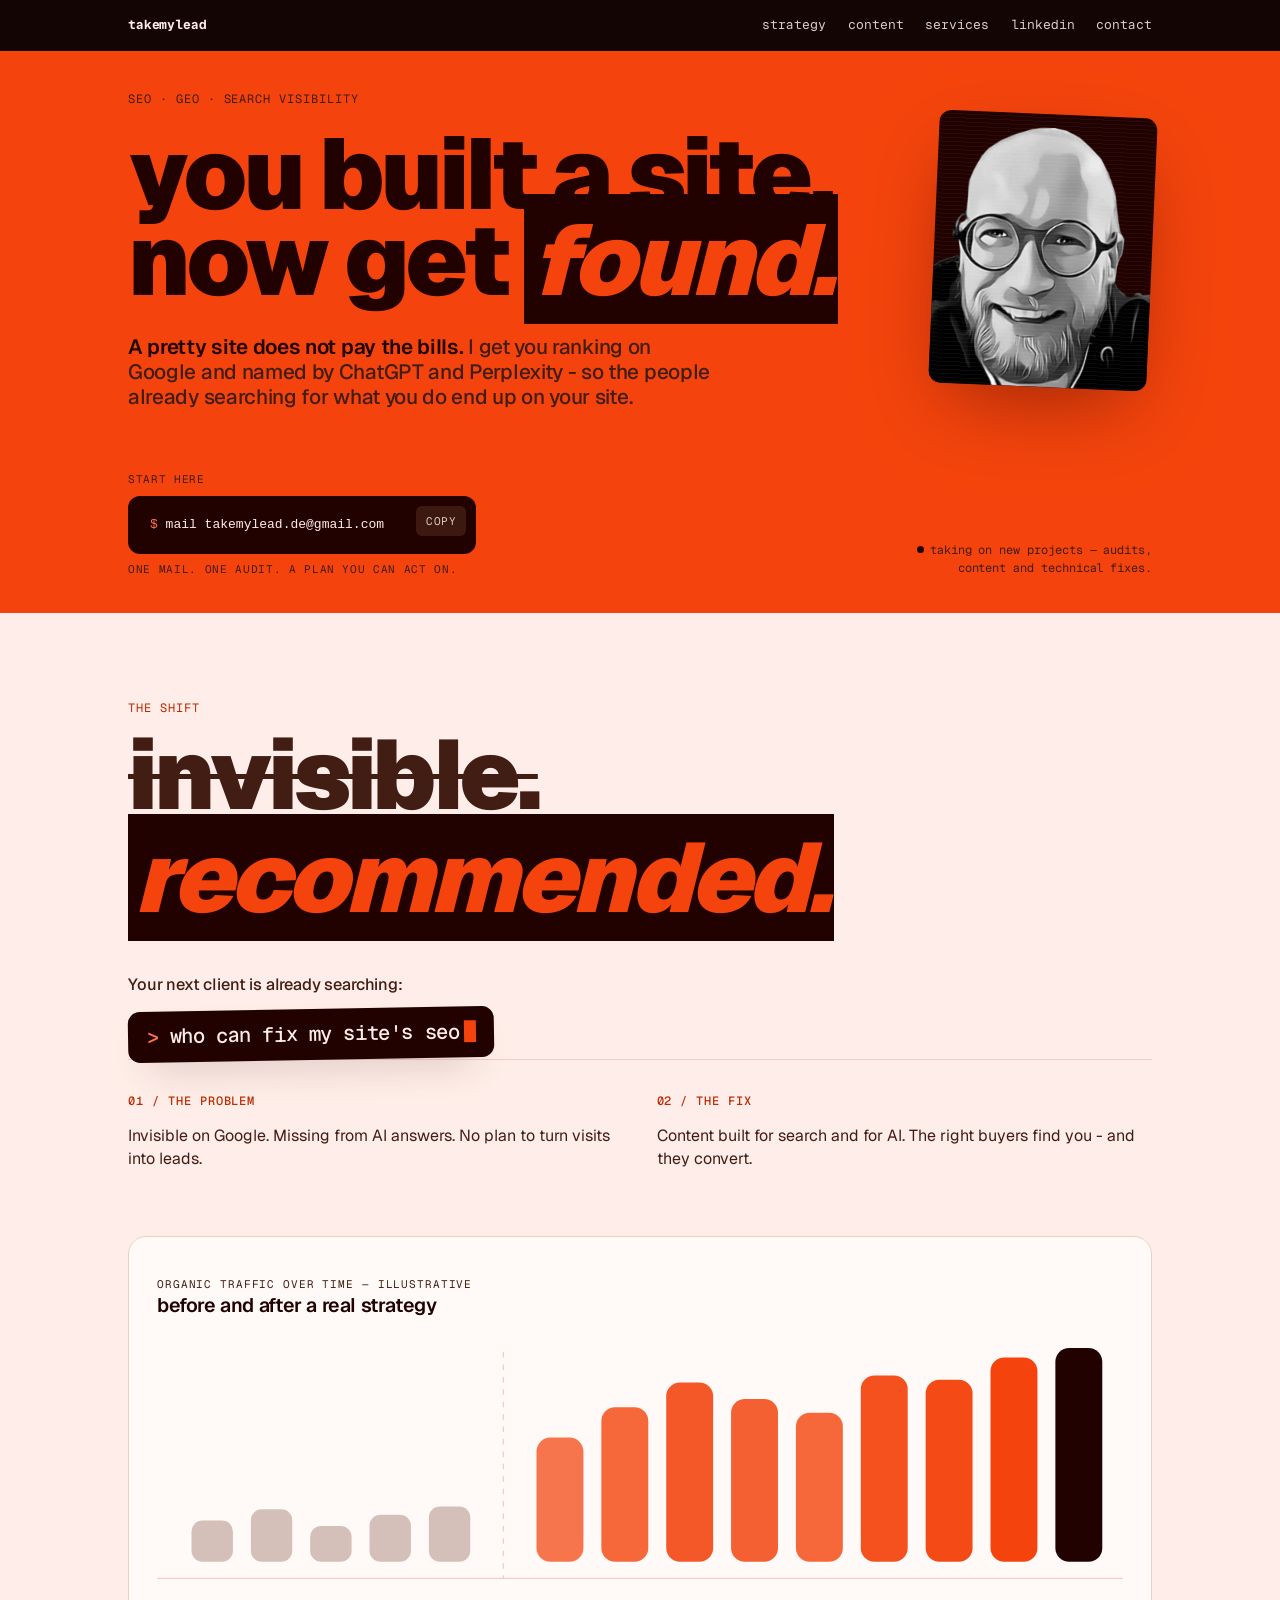
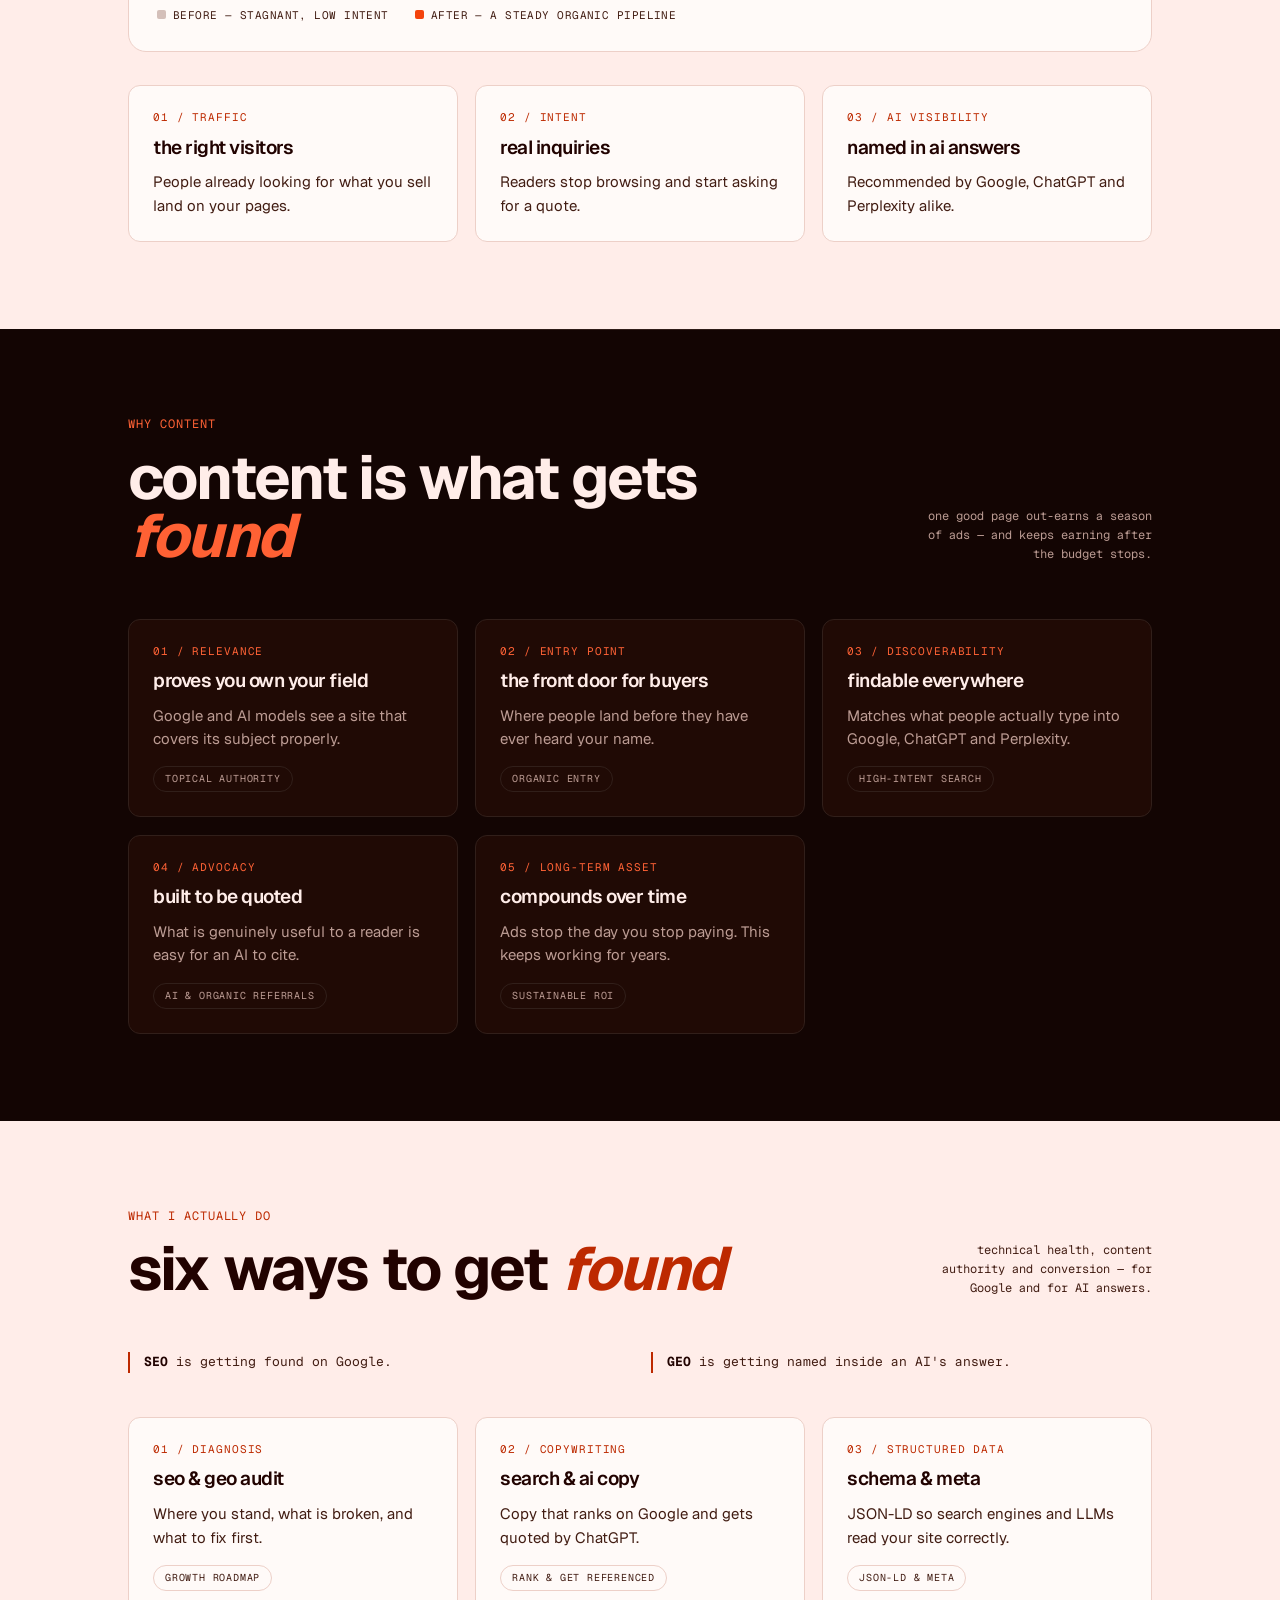
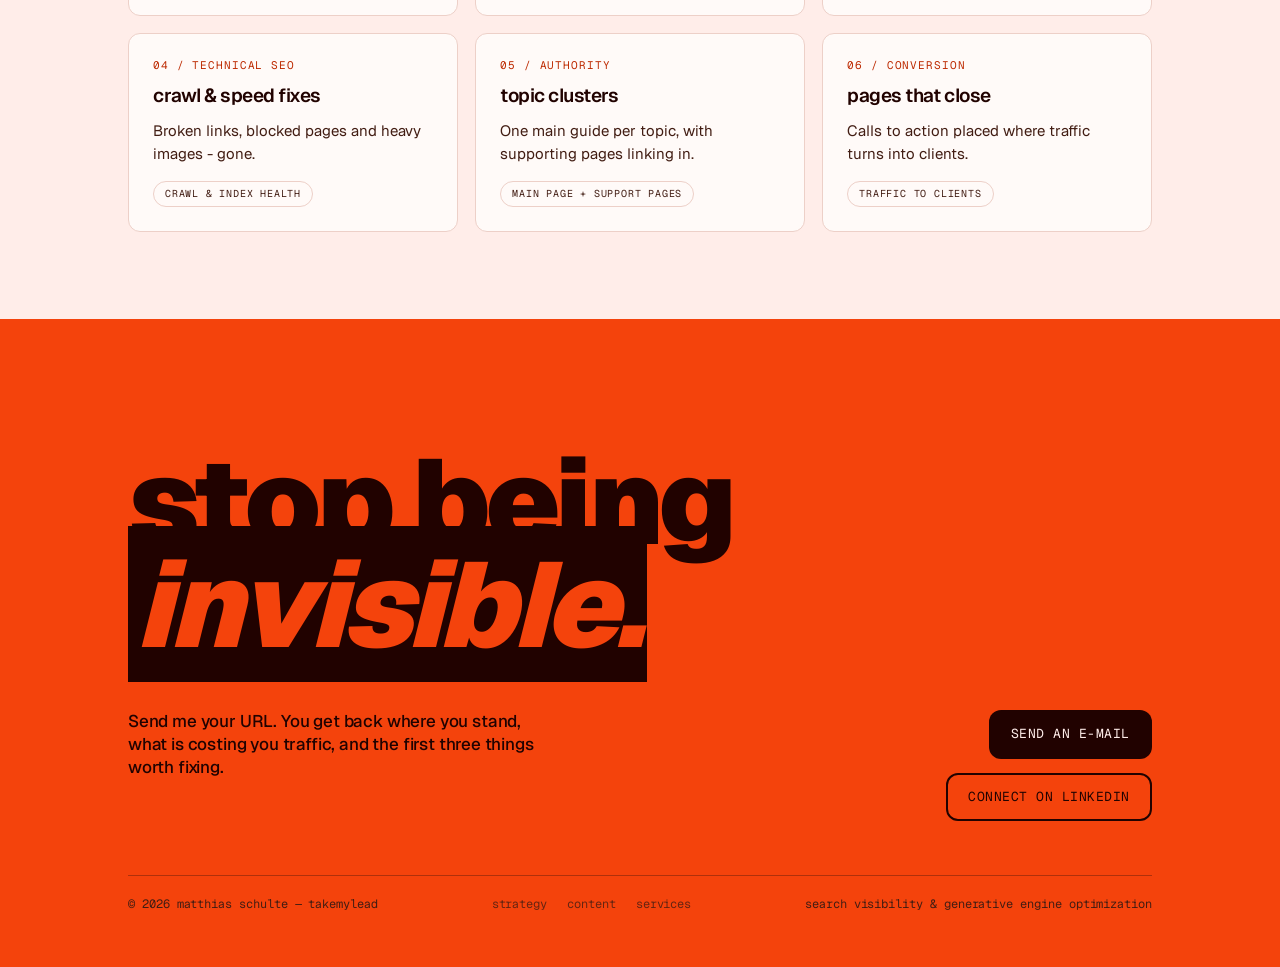
==== commit 882f6708: "Drop the original design link from the colophon Co-Authored-By: Claude Opus 5 <noreply@anthropic.com" ====
--- a/index.html
+++ b/index.html
@@ -1204,7 +1204,6 @@
       <a href="#shift">strategy</a>
       <a href="#content">content</a>
       <a href="#services">services</a>
-      <a href="index2/">original design</a>
     </nav>
     <span>search visibility &amp; generative engine optimization</span>
   </div>
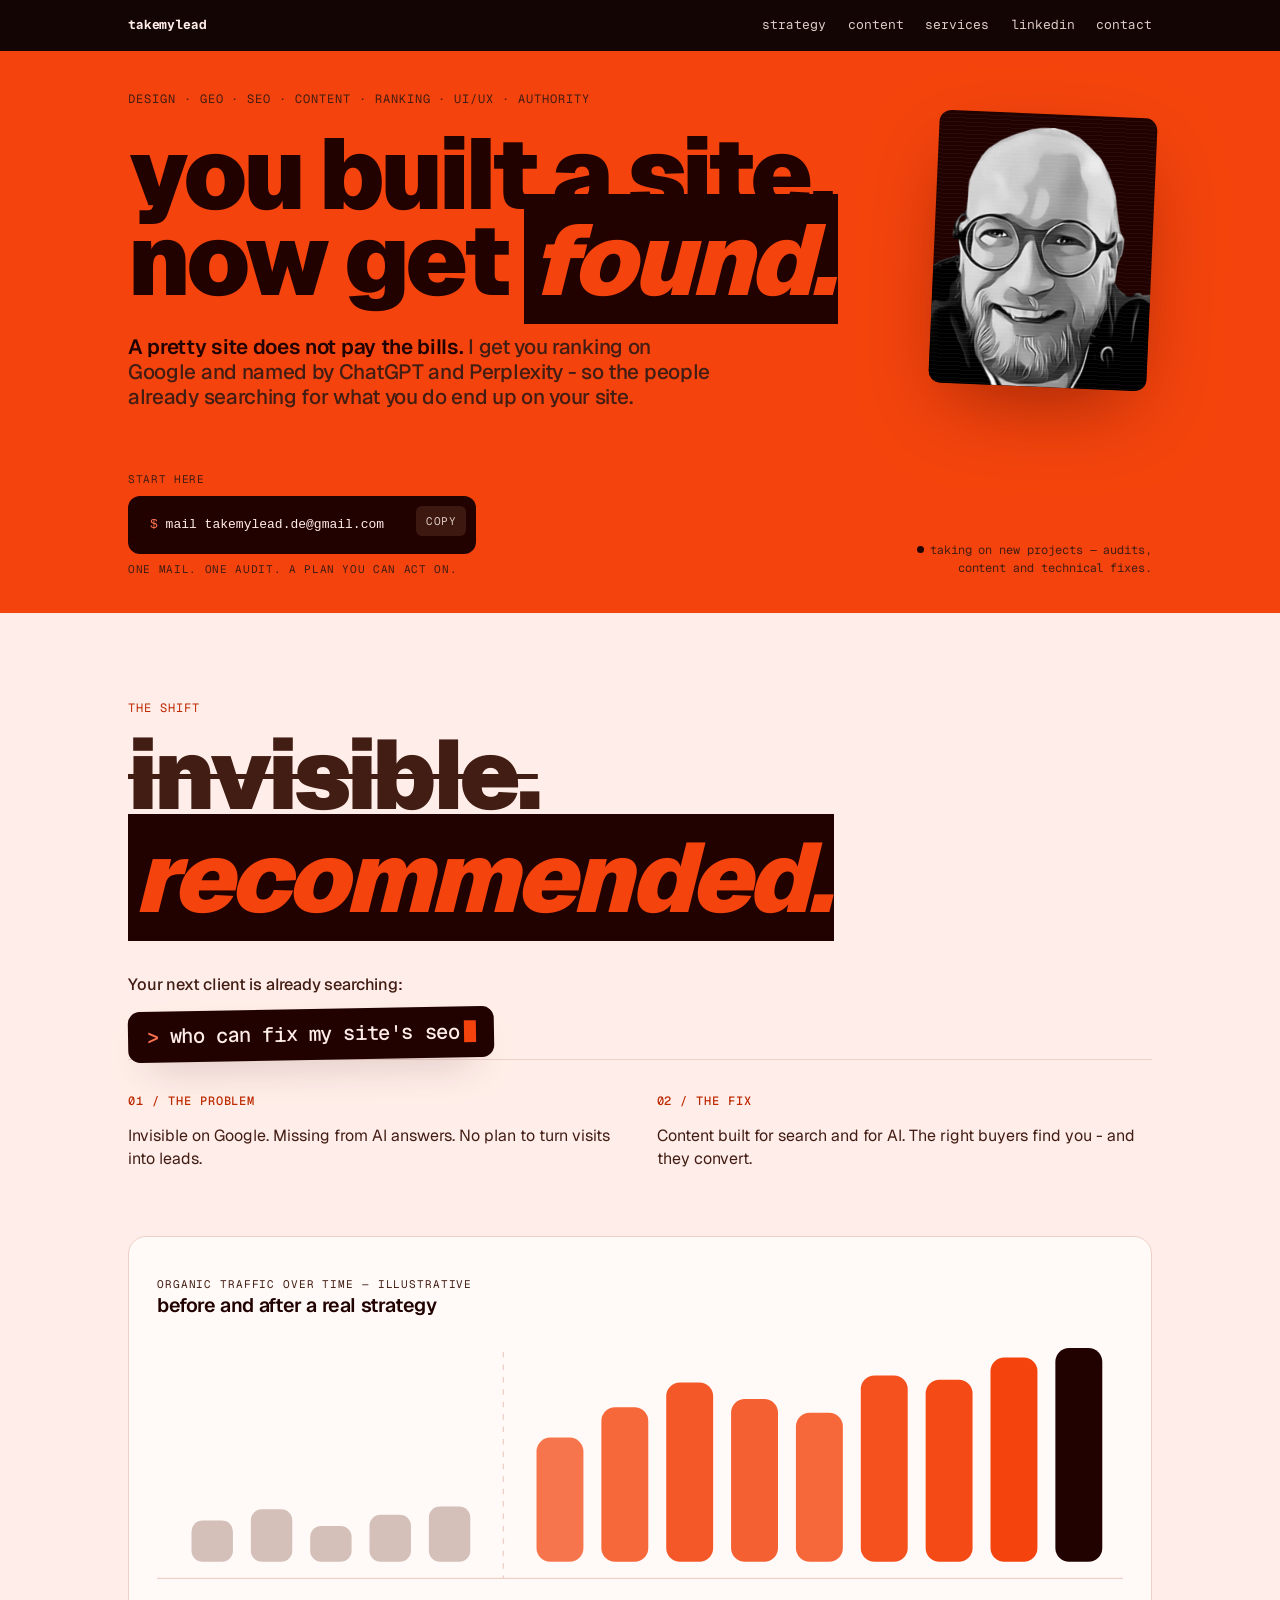
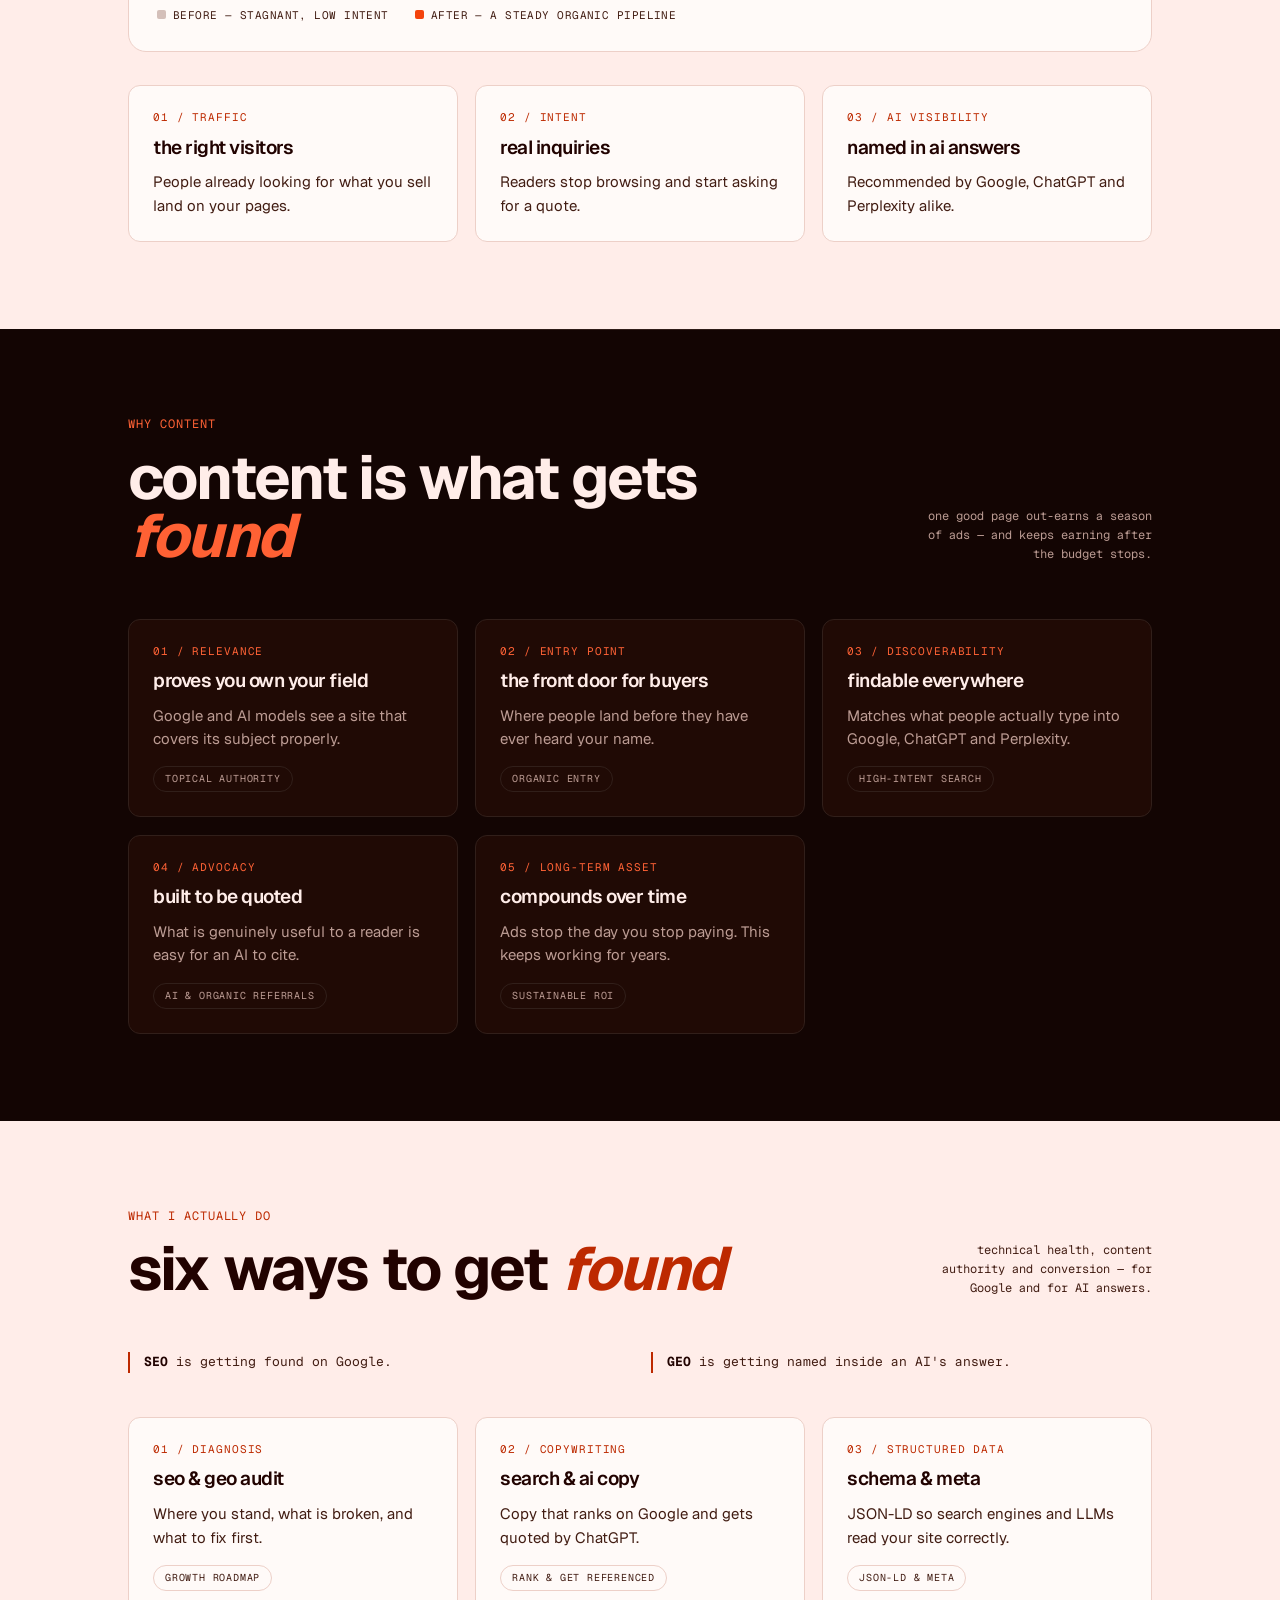
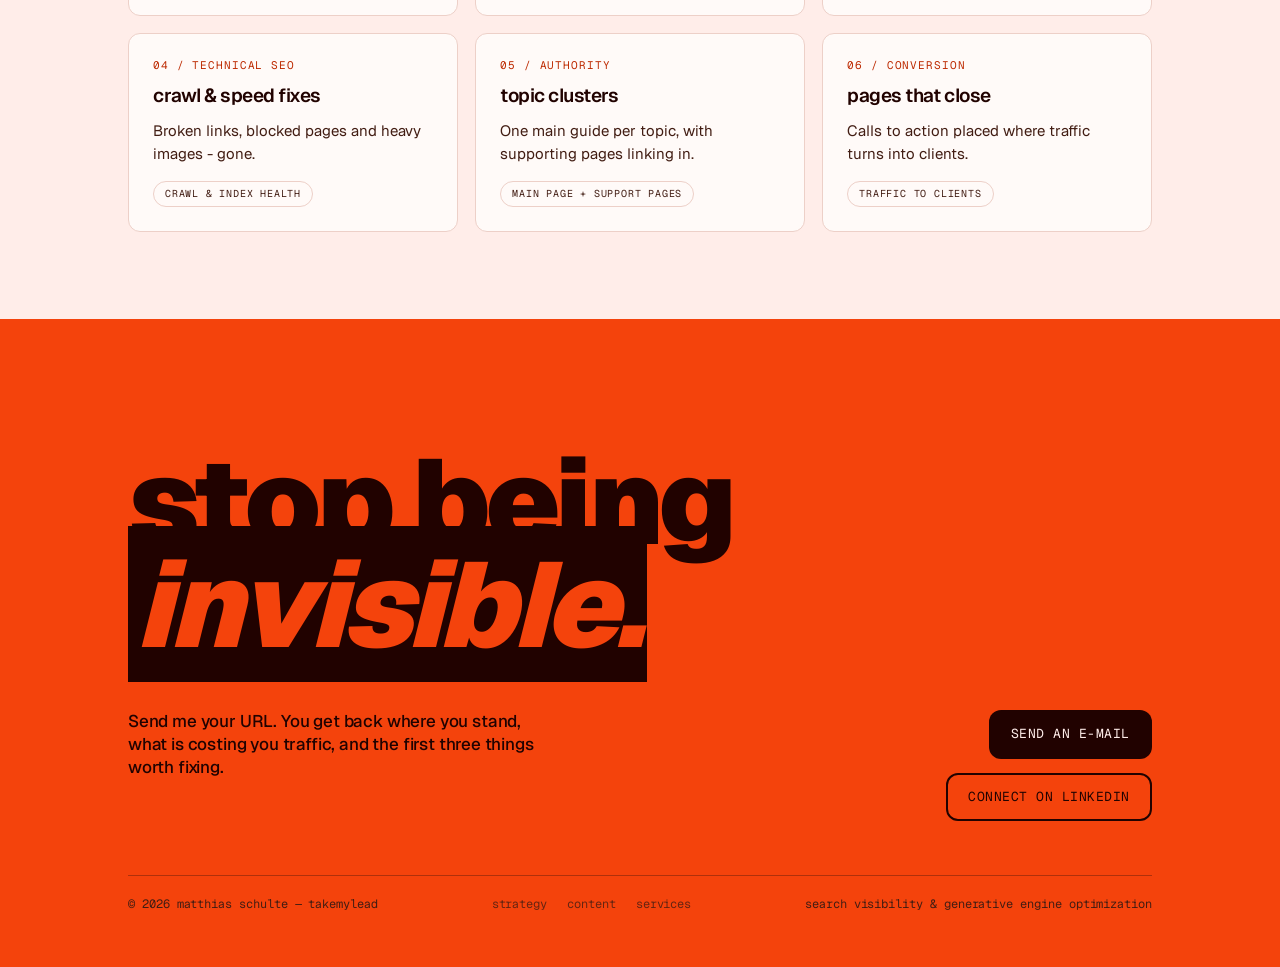
==== commit 004b5178: "Widen the hero eyebrow to the full range of services Co-Authored-By: Claude Opus 5 <noreply@anthropi" ====
--- a/index.html
+++ b/index.html
@@ -951,7 +951,7 @@
 <header class="hero" id="top">
   <div class="hero-main">
     <div class="hero-body">
-      <p class="hero-eyebrow">seo &middot; geo &middot; search visibility</p>
+      <p class="hero-eyebrow">design &middot; geo &middot; seo &middot; content &middot; ranking &middot; ui/ux &middot; authority</p>
       <h1 class="hero-headline">
         you built a site.<br>
         now get <span class="emph">found.</span>
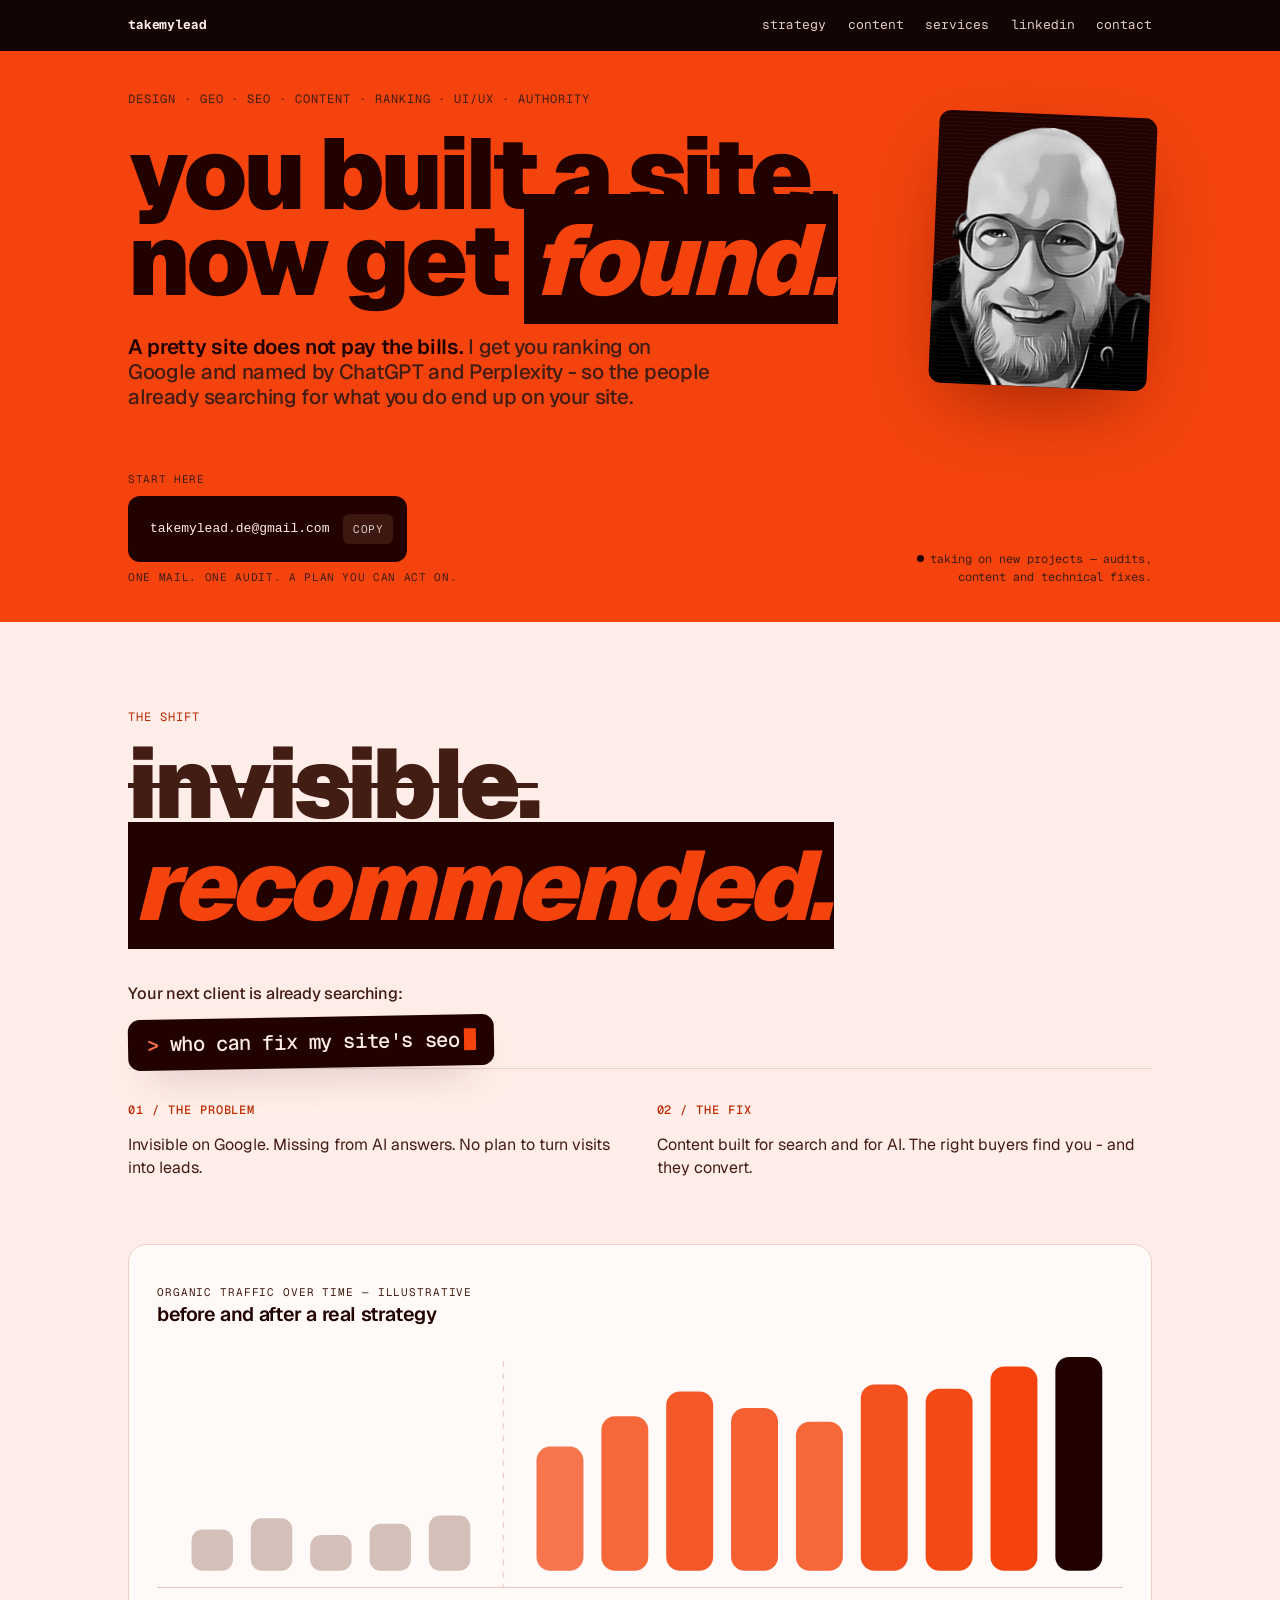
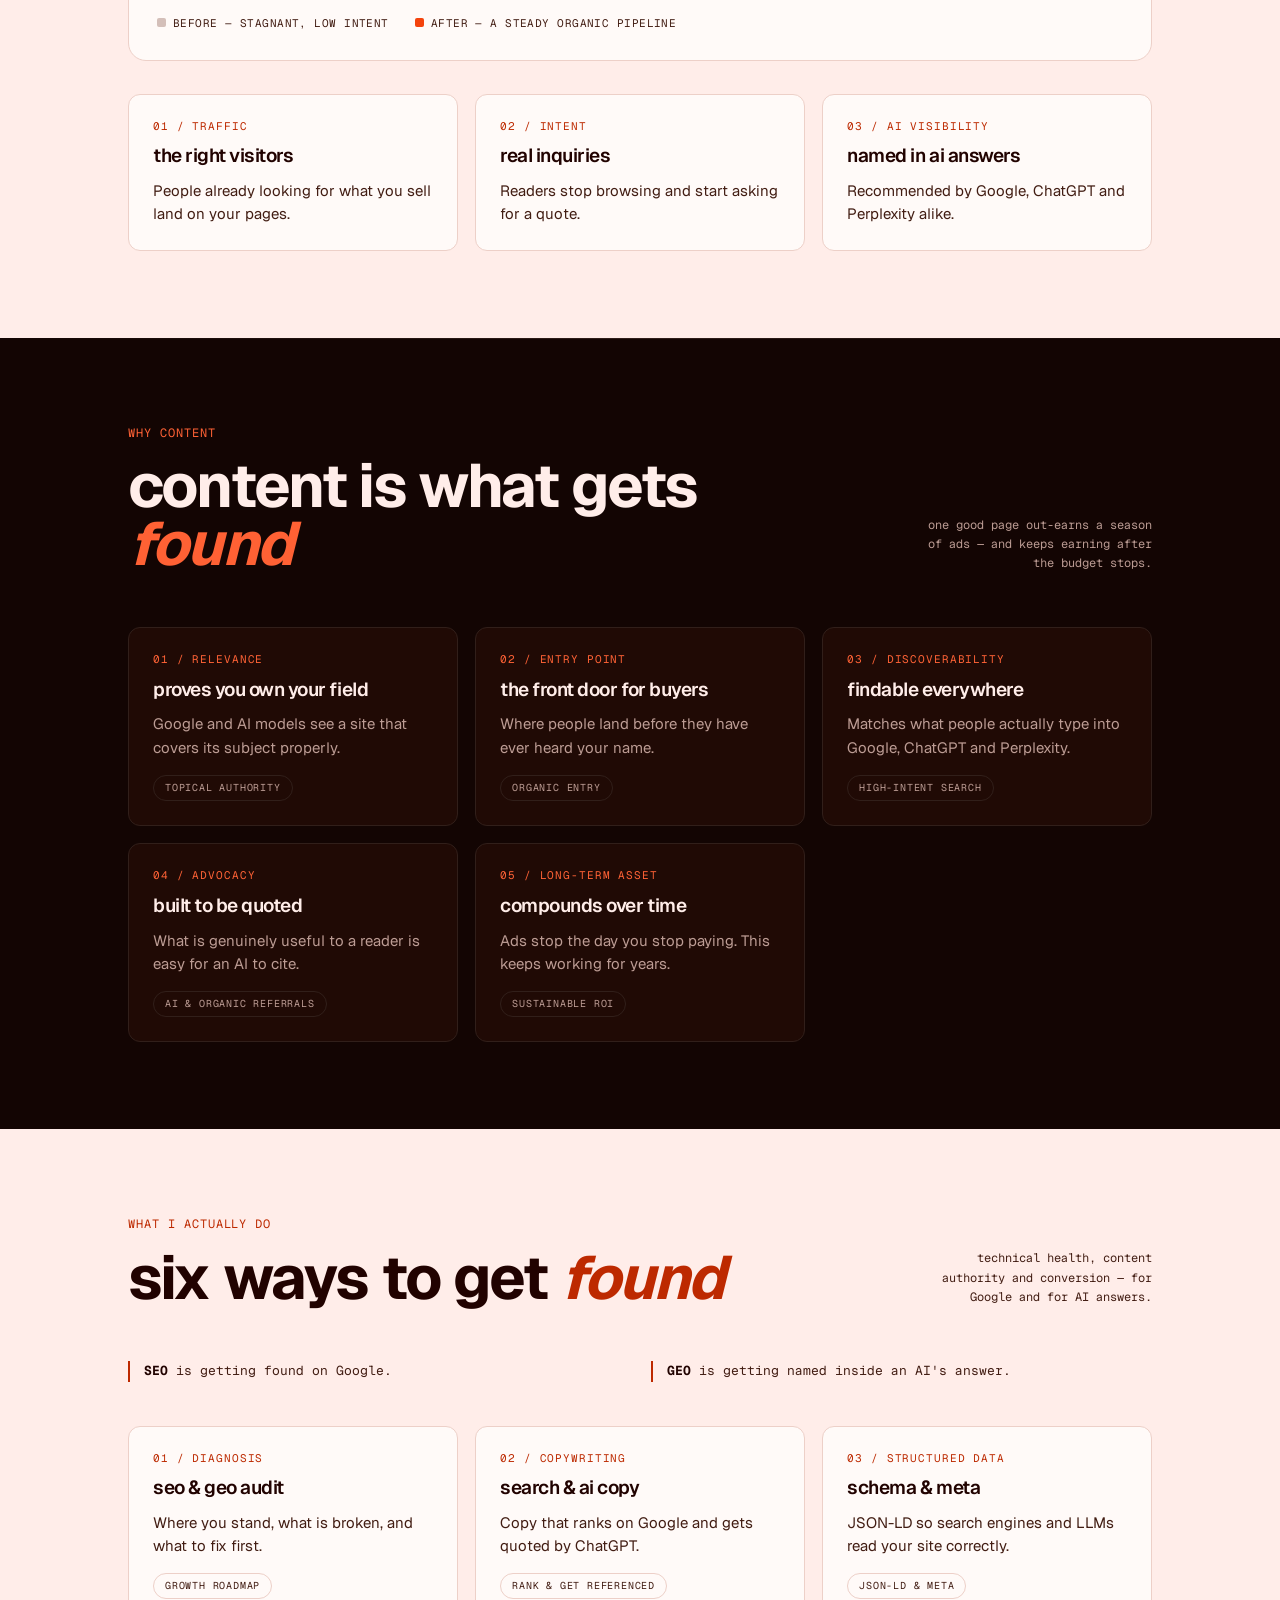
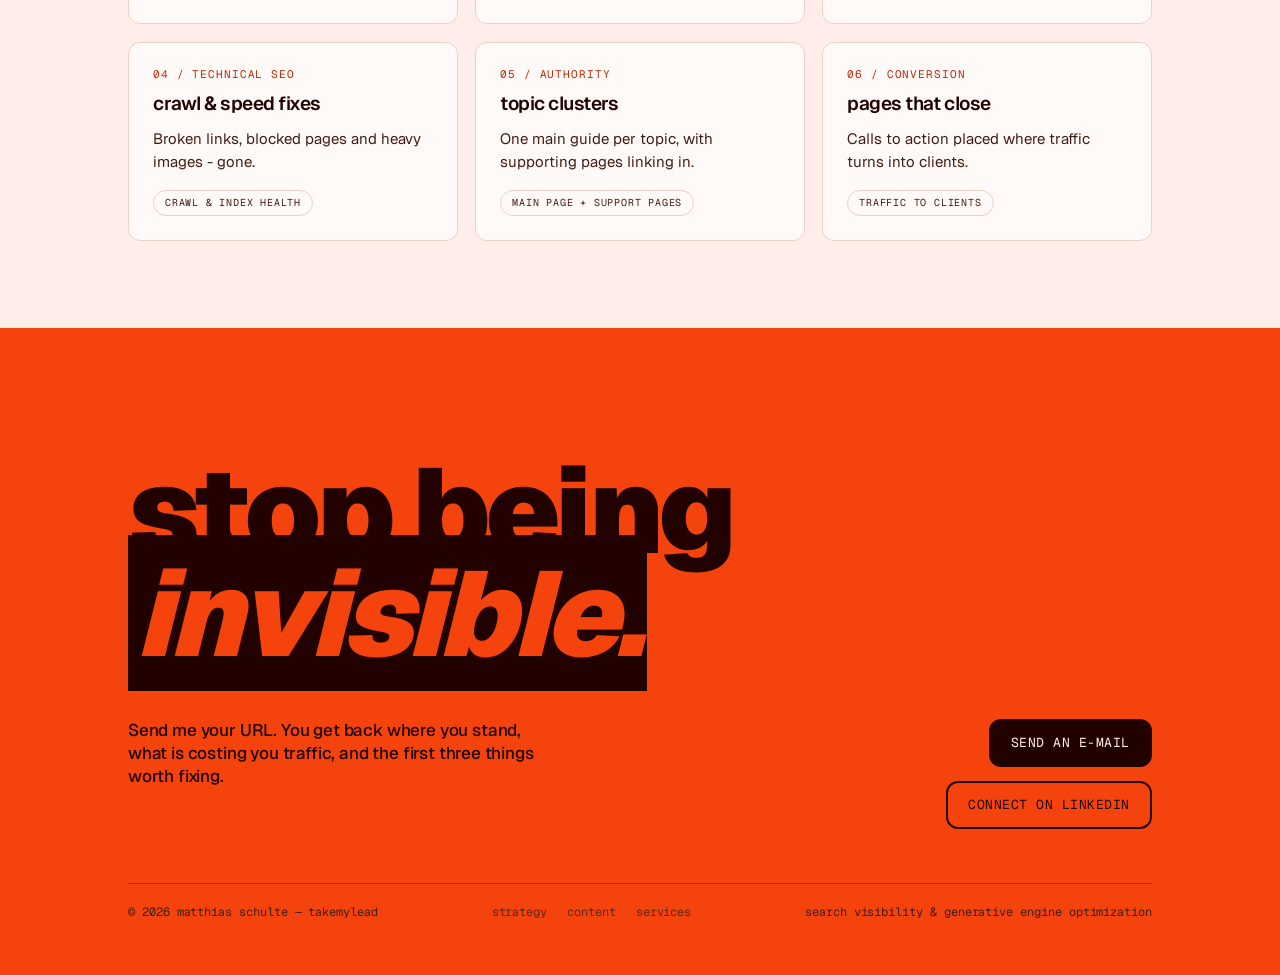
==== commit 3dd8584b: "Give the contact block the full mobile width and one row Three corrections to the block, all of them" ====
--- a/index.html
+++ b/index.html
@@ -9,7 +9,7 @@
 <meta name="description" content="Pretty websites don't pay the bills - traffic that converts does. I optimize your site to answer questions, outrank competitors, and turn clicks into sales.">
 <meta name="keywords" content="SEO consultant, GEO, generative engine optimization, AI search optimization, on-page SEO, off-page SEO, backlink strategy, search visibility, content strategy">
 <meta name="robots" content="index, follow">
-<meta name="theme-color" content="#f0601f">
+<meta name="theme-color" content="#f4430c">
 
 <!-- The four tags marked HOST carry the absolute site URL; change all of
      them together if the site ever moves, since crawlers will not resolve
@@ -294,7 +294,8 @@
   filter: grayscale(1) contrast(1.05);
   transition: filter 420ms var(--ease-out);
 }
-.hero-portrait:hover img { filter: grayscale(0); }
+.hero-portrait:hover img,
+.hero-portrait.is-live img { filter: grayscale(0); }
 .portrait-frame::after {
   content: "";
   position: absolute;
@@ -390,24 +391,23 @@
   font-family: "Geist Mono", ui-monospace, monospace;
   background: var(--hero-ink);
   color: var(--hero-tint);
-  padding: 18px 92px 18px 22px;
+  padding: 18px 14px 18px 22px;
   border-radius: var(--radius-md);
   font-size: 13px;
   line-height: 1.7;
+  /* Address and button are two cells of one row, so they sit at the same
+     height and the button needs no reserved padding to stand in. */
   display: inline-grid;
-  gap: 4px;
+  grid-template-columns: minmax(0, 1fr) auto;
+  align-items: center;
+  gap: 14px;
   margin: 0;
-  position: relative;
   max-width: 100%;
-  grid-template-columns: minmax(0, 1fr);
-}
-/* The <code> scrolls, not the <pre> - so the copy button stays on the frame. */
+}
+/* The <code> scrolls, not the <pre> - so the button keeps its place when the
+   address is wider than the block. */
 .contact-block code { display: block; min-width: 0; overflow-x: auto; }
-.contact-block .prompt { color: oklch(72% 0.18 var(--hue)); }
 .contact-block .copy {
-  position: absolute;
-  top: 10px;
-  right: 10px;
   background: oklch(28% 0.06 var(--hue));
   color: var(--hero-tint);
   border: none;
@@ -894,7 +894,9 @@
 }
 @media (max-width: 900px) {
   .hero-main { grid-template-columns: 1fr; gap: clamp(28px, 6vw, 48px); }
-  .hero-portrait { width: clamp(170px, 46vw, 230px); justify-self: start; }
+  /* One column means the tile no longer answers to a text cell beside it,
+     so it sits on the column's centre line rather than its left edge. */
+  .hero-portrait { width: clamp(170px, 46vw, 230px); justify-self: center; }
   .portrait-frame { transform: none; }
   .band-head { grid-template-columns: 1fr; gap: 18px; }
   .band-note { text-align: left; max-width: 52ch; }
@@ -903,6 +905,10 @@
   .topbar { gap: 14px; font-size: 12px; }
   .topbar nav { gap: 14px; justify-content: flex-end; }
   .hero-foot { grid-template-columns: 1fr; }
+  /* With nothing beside it, the block takes the whole column rather than
+     shrinking to the address - the button then sits against the right edge of
+     the screen, where a thumb reaches it. */
+  .contact-block { width: 100%; }
   .hero-meta { text-align: left; justify-self: start; }
   .outro-grid { grid-template-columns: 1fr; }
   .outro-actions { justify-items: start; }
@@ -910,10 +916,6 @@
 }
 @media (max-width: 560px) {
   .grid { grid-template-columns: minmax(0, 1fr); }
-  /* The copy button would sit on top of the address on a narrow block, so it
-     moves above the line instead. */
-  .contact-block { padding: 44px 22px 18px; }
-  .contact-block .copy { left: 10px; right: auto; }
 }
 @media (prefers-reduced-motion: reduce) {
   *, *::before, *::after {
@@ -974,7 +976,7 @@
   <div class="hero-foot">
     <div class="contact-stack">
       <span class="contact-label">start here</span>
-      <pre class="contact-block"><code><span class="prompt">$</span> mail takemylead.de@gmail.com</code><button class="copy" type="button" data-copy="takemylead.de@gmail.com">copy</button></pre>
+      <pre class="contact-block"><code>takemylead.de@gmail.com</code><button class="copy" type="button" data-copy="takemylead.de@gmail.com">copy</button></pre>
       <span class="contact-label">one mail. one audit. a plan you can act on.</span>
     </div>
     <p class="hero-meta">
@@ -1481,6 +1483,26 @@
       // next click the room it needs on a tile that is already crowded.
       if (drip !== null) startDrip();
     });
+
+    // A phone has no pointer to hover with, so scrolling stands in for it:
+    // once the tile is properly in view it takes its colour and starts the
+    // same drip, and goes grey and quiet again when it leaves. Gated on the
+    // absence of hover so a desktop, where the tile is on screen from the
+    // first frame, still waits to be approached.
+    if (!window.matchMedia('(hover: hover)').matches && 'IntersectionObserver' in window) {
+      new IntersectionObserver((entries) => {
+        entries.forEach((entry) => {
+          if (entry.isIntersecting) {
+            portrait.classList.add('is-live');
+            if (drip === null) { spawnWord(); startDrip(); }
+          } else {
+            portrait.classList.remove('is-live');
+            clearInterval(drip);
+            drip = null;
+          }
+        });
+      }, { threshold: 0.5 }).observe(portrait);
+    }
   }
 });
 </script>
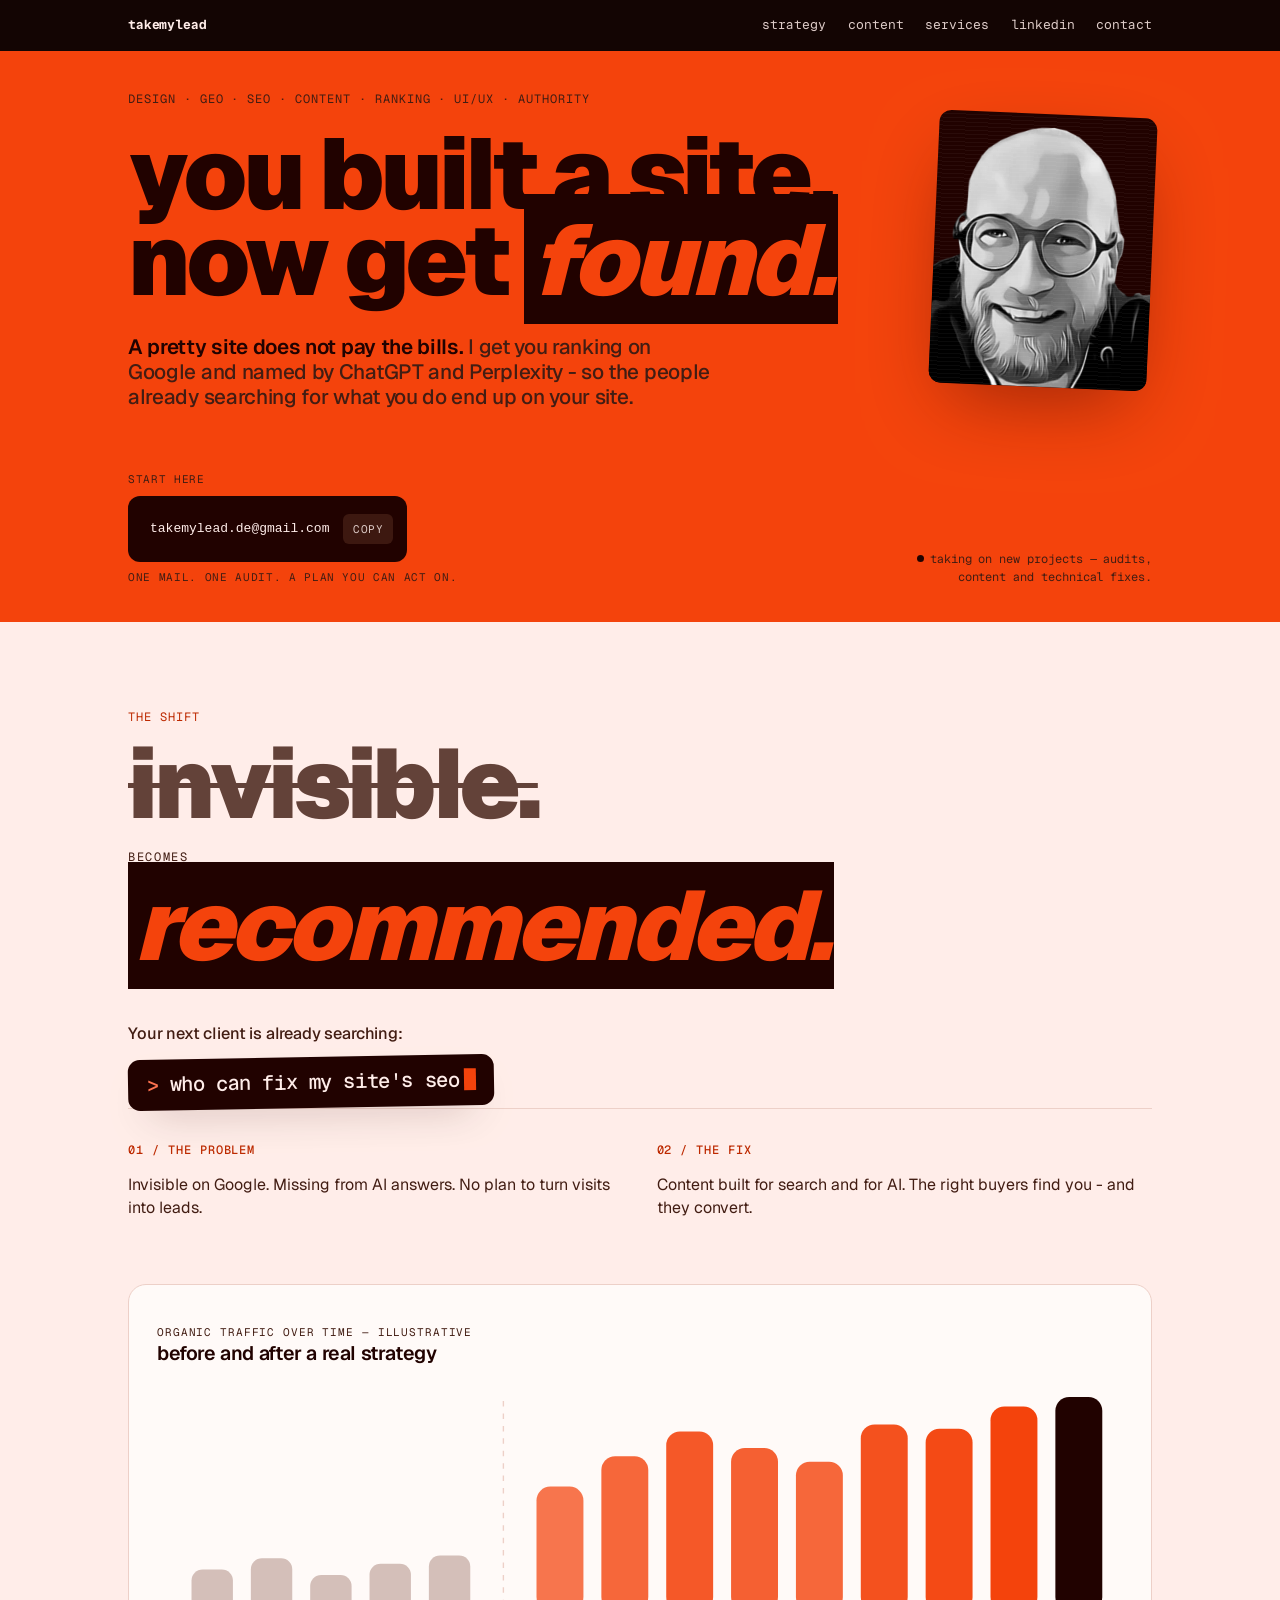
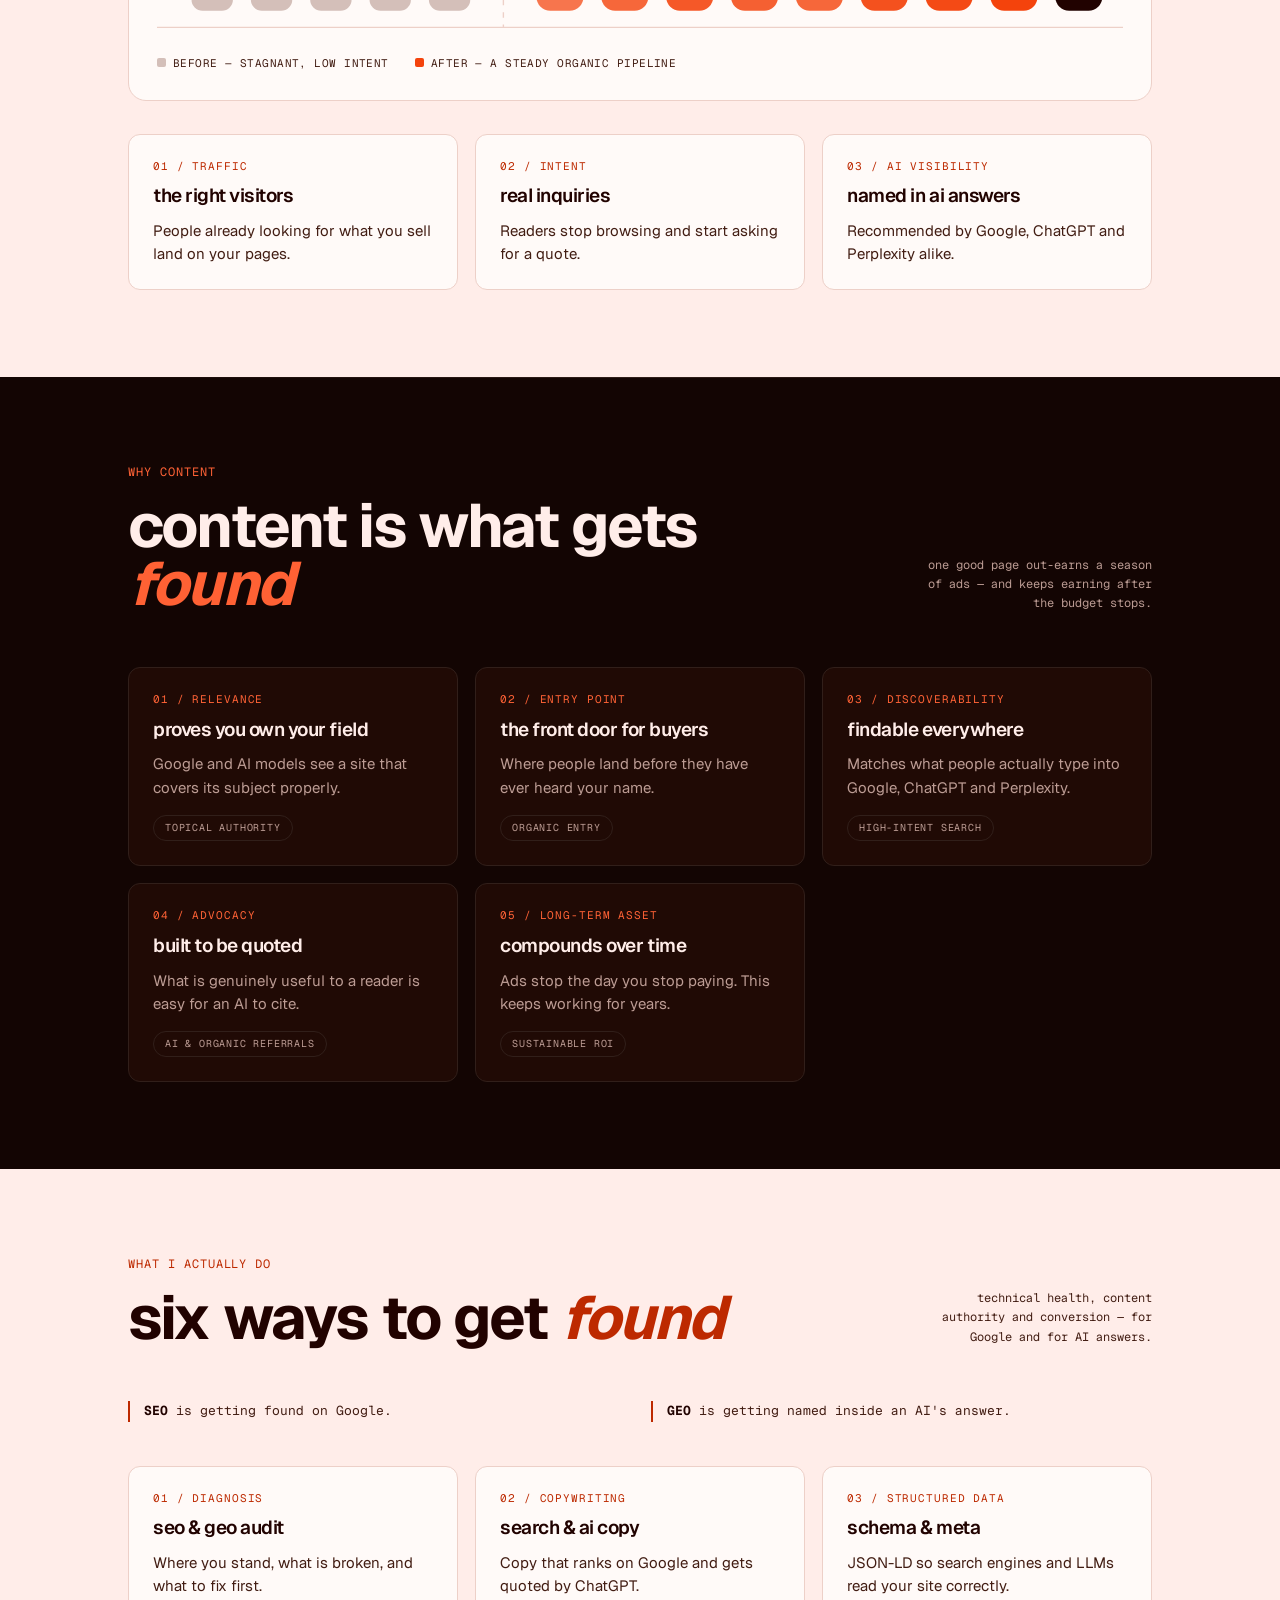
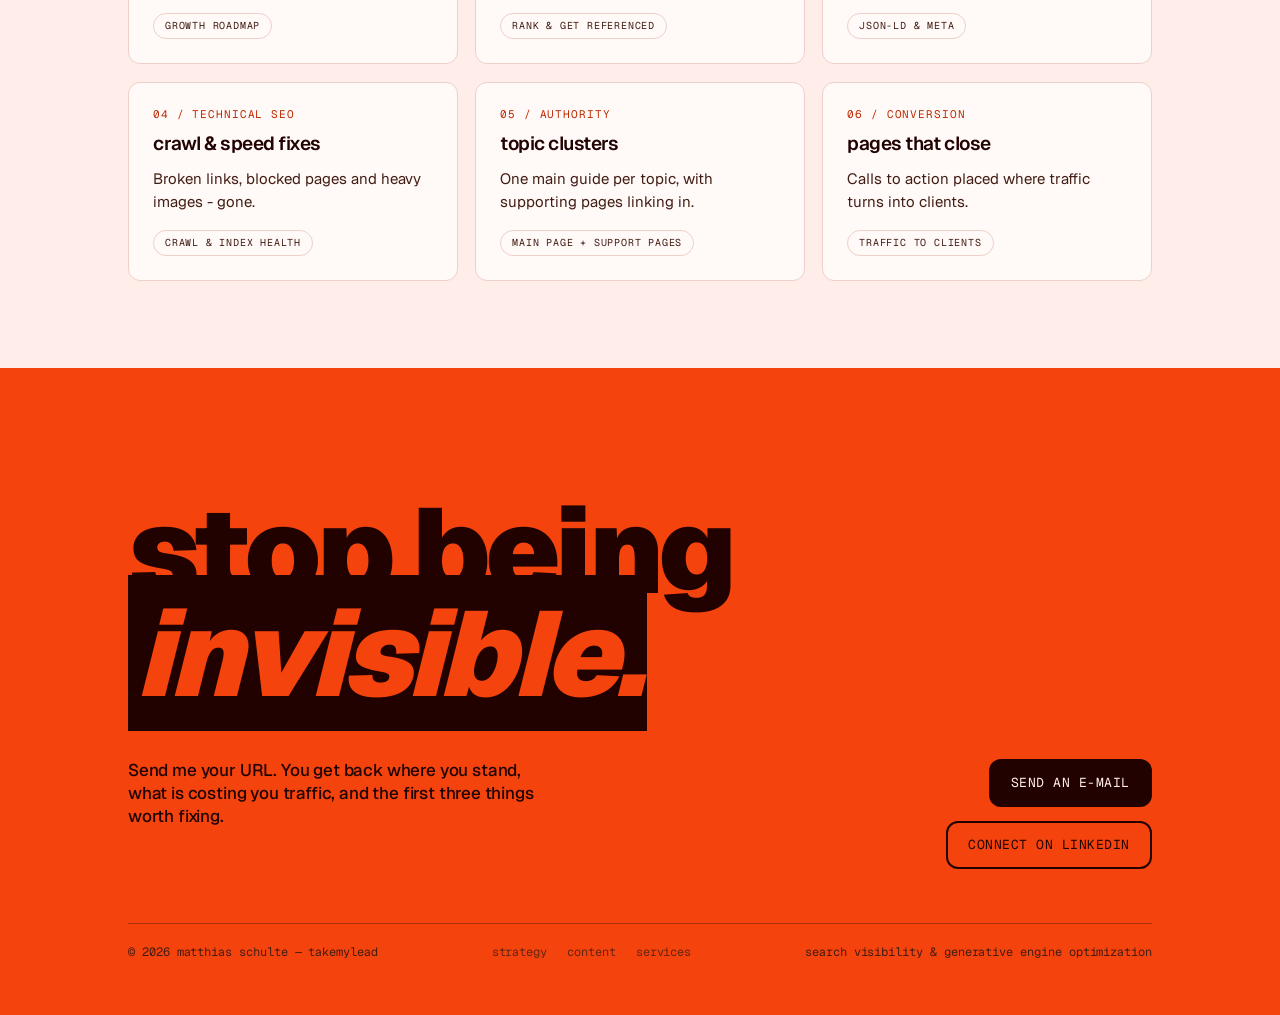
==== commit 5e6c222c: "Clear "becomes", and let "invisible." fail every four seconds Two changes to the shift statement.  "" ====
--- a/index.html
+++ b/index.html
@@ -546,18 +546,21 @@
 
 /* The oversized invisible -> recommended statement */
 .shift-statement {
-  font-size: clamp(44px, 9vw, 98px);
+  /* Named because the small word between the two big ones has to clear them,
+     and the clearance is a fraction of this, not of its own 12px. */
+  --statement-size: clamp(44px, 9vw, 98px);
+  /* An inline box set at 0.86 line-height overflows its line box by half the
+     difference between the font's content area and that line height - about
+     0.22em each way for this face. That overhang is what the knocked-out
+     background of "recommended." paints into, and at 98px it is 21px of it. */
+  --statement-bleed: calc(var(--statement-size) * 0.22);
+  font-size: var(--statement-size);
   line-height: 0.86;
   letter-spacing: -0.04em;
   font-weight: 900;
   text-transform: lowercase;
   margin: 0 0 clamp(40px, 5vw, 54px);
 }
-.shift-statement .strike {
-  color: var(--ink-soft);
-  text-decoration: line-through;
-  text-decoration-thickness: 0.055em;
-}
 .shift-statement .becomes {
   display: block;
   font-family: "Geist Mono", ui-monospace, monospace;
@@ -566,13 +569,98 @@
   letter-spacing: 0.14em;
   text-transform: uppercase;
   color: var(--ink-soft);
-  margin: 0.34em 0;
+  /* One bleed clears each neighbour, so nothing paints over the word; the top
+     gets a few px of air on top of that because the strikethrough above it
+     reads as a line and wants separating. Deliberately no more than that: the
+     knocked-out box still stops level with this word's box, which is below
+     its baseline, so the caps read in full while the word stays pressed
+     between the two states instead of sitting on an airy line of its own. */
+  margin: calc(var(--statement-bleed) + 5px) 0 var(--statement-bleed);
 }
 .shift-statement .won {
   font-style: italic;
   background: var(--knock-bg);
   color: var(--knock-ink);
   padding: 0 0.06em;
+}
+
+/* "invisible." is the problem the page exists to solve, so it is the one
+   thing here that does not hold still. Every four seconds the word fails for
+   about a third of a second: it drops most of the way to the paper, the ink
+   mis-registers into a warm pass and a cold one that tear off in opposite
+   directions, and bands of it stop printing altogether. Timed in hard steps
+   rather than eased fades - nothing that breaks eases.
+   Gated on .is-visible, the class the reveal observer sets, so the failure
+   starts the moment the statement is first read rather than off screen. */
+.shift-statement .strike {
+  position: relative;
+  display: inline-block;
+  color: var(--ink-soft);
+  text-decoration-line: line-through;
+  text-decoration-thickness: 0.055em;
+  /* Under strength even at rest: this is the word nobody finds. */
+  opacity: 0.82;
+}
+.shift-statement.is-visible .strike { animation: ghost-fail 4s steps(1, end) infinite; }
+/* Two more passes of the same word, stacked on it and clipped to a band each,
+   so the failure tears the word apart instead of just doubling it. */
+.shift-statement .strike::before,
+.shift-statement .strike::after {
+  content: attr(data-text);
+  position: absolute;
+  inset: 0;
+  pointer-events: none;
+  opacity: 0;
+  text-decoration-line: line-through;
+  text-decoration-thickness: 0.055em;
+}
+.shift-statement.is-visible .strike::before {
+  color: var(--accent-loud);
+  animation: ghost-warm 4s steps(1, end) infinite;
+}
+.shift-statement.is-visible .strike::after {
+  color: var(--knock-bg);
+  animation: ghost-cold 4s steps(1, end) infinite;
+}
+/* Six states over a third of a second, held for 40-100ms each so the hits
+   land unevenly - a regular stutter reads as a loop, an uneven one reads as
+   something failing. Offsets, blur and the mask's bands are all in em, so the
+   tear is the same size relative to the type at every width. */
+@keyframes ghost-fail {
+  0%, 75% { opacity: 0.82; transform: none; filter: none;
+            -webkit-mask-image: none; mask-image: none; }
+  /* gone */
+  76%     { opacity: 0.1; transform: translate3d(-0.04em, 0, 0); }
+  /* back, but torn and off-register */
+  77%     { opacity: 0.88; transform: translate3d(0.022em, 0, 0); filter: blur(0.012em);
+            -webkit-mask-image: repeating-linear-gradient(to bottom, #000 0 0.085em, transparent 0.085em 0.15em);
+                    mask-image: repeating-linear-gradient(to bottom, #000 0 0.085em, transparent 0.085em 0.15em); }
+  /* gone again, longer */
+  79%     { opacity: 0.06; transform: none; filter: none;
+            -webkit-mask-image: none; mask-image: none; }
+  /* the worst of it: coarser bands, further off-register */
+  80%     { opacity: 0.92; transform: translate3d(0.045em, 0, 0); filter: blur(0.008em);
+            -webkit-mask-image: repeating-linear-gradient(to bottom, #000 0 0.12em, transparent 0.12em 0.17em);
+                    mask-image: repeating-linear-gradient(to bottom, #000 0 0.12em, transparent 0.12em 0.17em); }
+  /* nearly recovered, still dim */
+  82.5%   { opacity: 0.34; transform: none; filter: none;
+            -webkit-mask-image: none; mask-image: none; }
+  84%     { opacity: 0.82; }
+  100%    { opacity: 0.82; }
+}
+/* The two passes only exist for the frames the word is torn, and each takes a
+   different band of it, so the two tears never line up. The warm pass leaves
+   one band behind on the recovery frame - the ink settles last. */
+@keyframes ghost-warm {
+  0%, 75%, 76%, 79%, 84%, 100% { opacity: 0; clip-path: inset(50% 0 50% 0); transform: none; }
+  77%     { opacity: 0.95; clip-path: inset(6% 0 60% 0);  transform: translate3d(-0.1em, -0.012em, 0); }
+  80%     { opacity: 0.85; clip-path: inset(34% 0 34% 0); transform: translate3d(-0.12em, 0.01em, 0); }
+  82.5%   { opacity: 0.4;  clip-path: inset(54% 0 26% 0); transform: translate3d(0.03em, 0, 0); }
+}
+@keyframes ghost-cold {
+  0%, 75%, 76%, 79%, 82.5%, 100% { opacity: 0; clip-path: inset(50% 0 50% 0); transform: none; }
+  77%     { opacity: 0.7; clip-path: inset(44% 0 28% 0); transform: translate3d(0.1em, 0.012em, 0); }
+  80%     { opacity: 0.8; clip-path: inset(66% 0 6% 0);  transform: translate3d(0.09em, -0.01em, 0); }
 }
 
 /* Two-column prose pair */
@@ -993,7 +1081,7 @@
     <div class="band-inner">
       <p class="eyebrow reveal">the shift</p>
       <h2 class="shift-statement reveal">
-        <span class="strike">invisible.</span>
+        <span class="strike" data-text="invisible.">invisible.</span>
         <span class="becomes">becomes</span>
         <span class="won">recommended.</span>
       </h2>
